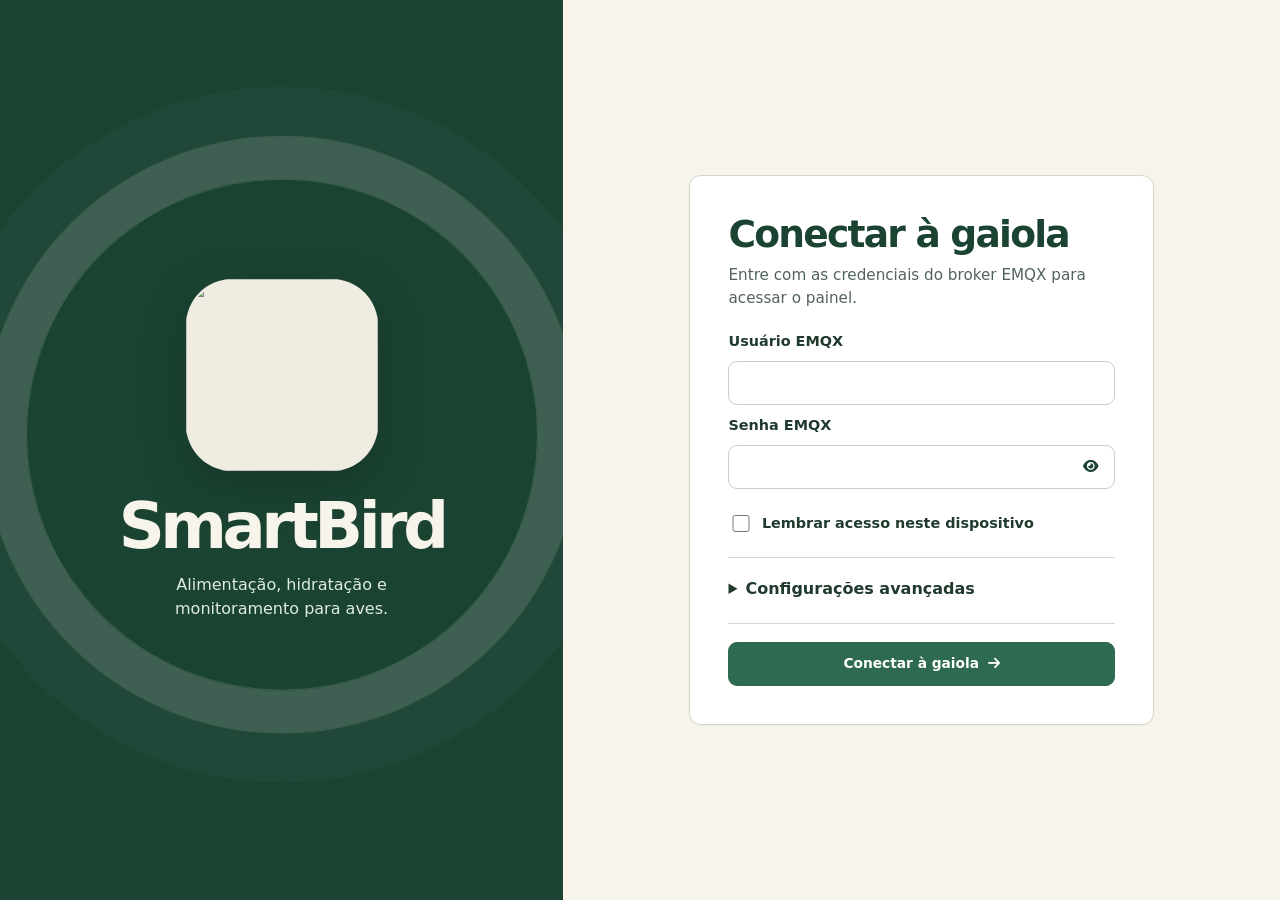
==== Sistema_Web/index.html @ befbaa49 "Merge pull request #11 from felipeduartep/sistema_web Atualizações no site e mudança na arquitetura " ====
<!doctype html>
<html lang="pt-BR" data-type="software">
<head>
  <meta charset="utf-8">
  <meta name="viewport" content="width=device-width, initial-scale=1, viewport-fit=cover">
  <meta name="theme-color" content="#1B4332">
  <meta name="description" content="Painel SmartBird para acompanhar os reservatórios, operar a gaiola e programar as rotinas de alimentação e hidratação.">
  <meta name="page-type" content="software">
  <meta name="site-kind" content="software">
  <title>SmartBird | Painel da gaiola</title>
  <link rel="icon" type="image/jpeg" href="Logo_SmartBird.jpg">
  <script src="https://cdn.tailwindcss.com"></script>
  <script>
    if (window.tailwind) {
      tailwind.config = { theme: { extend: { colors: {
        'sb-beige': '#F7F4EB', 'sb-beige-dark': '#EFECE1', 'sb-green-dark': '#1B4332',
        'sb-green': '#2D6A4F', 'sb-green-light': '#40916C', 'sb-orange': '#F77F00',
        'sb-orange-dark': '#E36414', 'sb-red': '#D62828'
      } } } };
    }
  </script>
  <link rel="stylesheet" href="https://cdnjs.cloudflare.com/ajax/libs/font-awesome/6.5.1/css/all.min.css">
  <link rel="stylesheet" href="style.css">
  <script defer src="https://cdnjs.cloudflare.com/ajax/libs/paho-mqtt/1.0.1/mqttws31.min.js"></script>
  <script defer src="app.js"></script>
</head>
<body>
  <main id="login" class="login">
    <a class="skip-link" href="#login-form">Ir para o formulário de acesso</a>
    <div class="login-brand">
      <div class="brand-emblem"><img src="Logo_SmartBird_web.jpg" alt="" width="400" height="400"></div>
      <strong>SmartBird</strong>
      <p>Alimentação, hidratação e monitoramento para aves.</p>
    </div>
    <div class="login-content">
      <form id="login-form" class="login-form" tabindex="-1">
        <div class="login-intro">
          <h1>Conectar à gaiola</h1>
          <p>Entre com as credenciais do broker EMQX para acessar o painel.</p>
        </div>
        <label for="username">Usuário EMQX</label>
        <input id="username" name="username" autocomplete="username" required>
        <label for="password">Senha EMQX</label>
        <div class="password-field">
          <input id="password" name="password" type="password" autocomplete="current-password" required>
          <button id="show-password" type="button" class="icon-button" aria-label="Mostrar senha" aria-pressed="false"><i class="fa-solid fa-eye" aria-hidden="true"></i></button>
        </div>
        <label class="check"><input name="remember" type="checkbox"> Lembrar acesso neste dispositivo</label>
        <details class="advanced">
          <summary>Configurações avançadas</summary>
          <div class="field-grid">
            <label class="wide">Host <input name="host" value="x1901c96.ala.eu-central-1.emqxsl.com" required></label>
            <label>Porta WSS <input name="port" type="number" min="1" max="65535" value="8084" required></label>
            <label>Path <input name="path" value="/mqtt" required></label>
            <label class="wide">Device ID <input name="deviceId" value="gaiola01" required></label>
          </div>
        </details>
        <p id="login-error" class="error-text" role="alert" hidden></p>
        <button id="connect" class="button primary full" type="submit"><span id="connect-label">Conectar à gaiola</span><i class="fa-solid fa-arrow-right" aria-hidden="true"></i></button>
      </form>
    </div>
  </main>

  <div id="dashboard-app" hidden>
    <header class="app-header">
      <div class="topbar wrap">
        <a class="skip-link" href="#workspace">Ir para o conteúdo</a>
        <div class="app-brand"><img src="Logo_SmartBird_web.jpg" alt="" width="38" height="38"><span>SmartBird</span></div>
        <nav id="navigation" class="app-nav" aria-label="Navegação principal">
          <button class="nav-link" type="button" data-view="dashboard" aria-current="page"><i class="fa-solid fa-table-columns" aria-hidden="true"></i><span>Dashboard</span></button>
          <button class="nav-link" type="button" data-view="schedules"><i class="fa-regular fa-calendar" aria-hidden="true"></i><span>Agendamentos</span></button>
          <button class="nav-link" type="button" data-view="settings"><i class="fa-solid fa-sliders" aria-hidden="true"></i><span>Configurações</span></button>
          <button class="nav-link" type="button" data-view="diagnostics"><i class="fa-solid fa-terminal" aria-hidden="true"></i><span>Diagnóstico</span></button>
        </nav>
        <div class="top-actions">
          <button class="icon-button header-events" type="button" data-open-events aria-label="Notificações" aria-haspopup="dialog"><i class="fa-regular fa-bell" aria-hidden="true"></i><span class="counter" data-unread aria-hidden="true" hidden></span></button>
          <button id="logout" class="button quiet" type="button"><i class="fa-solid fa-arrow-right-from-bracket" aria-hidden="true"></i> Sair</button>
        </div>
      </div>
    </header>

    <main id="workspace" class="workspace wrap" tabindex="-1">
      <div class="workspace-context">
        <p class="device-label"><i class="fa-solid fa-microchip" aria-hidden="true"></i><span>Dispositivo <strong id="active-device"></strong></span></p>
        <span id="connection-badge" class="badge neutral" role="status"></span>
      </div>
      <div class="workspace-alerts">
        <div id="reconnect-banner" class="banner warning" role="status" hidden><i class="fa-solid fa-link-slash" aria-hidden="true"></i> Reconectando ao EMQX…</div>
        <div id="simulation-banner" class="banner info" role="status" hidden><i class="fa-solid fa-flask" aria-hidden="true"></i> Simulador ativo. Comandos e leituras desta sessão são simulados.</div>
        <div id="missed-banner" class="banner warning" hidden><i class="fa-solid fa-clock-rotate-left" aria-hidden="true"></i><span id="missed-summary"></span><button id="review-missed" class="button small" type="button" aria-haspopup="dialog">Revisar pendência</button></div>
      </div>

      <section id="view-dashboard" class="view" aria-labelledby="dashboard-title">
        <div class="view-head">
          <div><h1 id="dashboard-title" tabindex="-1">Dashboard</h1><p id="last-update">Aguardando a primeira leitura do equipamento.</p></div>
          <div class="actions">
            <button id="refresh" class="button" type="button"><i class="fa-solid fa-rotate" aria-hidden="true"></i> Atualizar dados</button>
            <button id="sync" class="button primary" type="button">Sincronizar relógio (RTC)</button>
          </div>
        </div>
        <div class="system-strip surface">
          <div><span>Sistema</span><strong id="system-state" class="badge neutral" role="status">Aguardando status</strong></div>
          <div><span>Relógio</span><strong id="rtc-state" class="badge neutral" role="status">Aguardando status</strong></div>
          <div><span>Ponte</span><strong>ESP8266 · UART 9600</strong></div>
          <div><span>Controlador</span><strong>Arduino Mega 2560</strong></div>
        </div>
        <div class="view-group">
          <h2 class="group-title">Reservatórios de origem</h2>
          <div id="reservoirs" class="card-grid"></div>
        </div>
        <div class="view-group">
          <h2 class="group-title">Recipientes de consumo</h2>
          <div class="card-grid">
            <article id="food-bowl" class="surface measurement container-reading" data-category="food">
              <div class="reservoir-details">
                <span class="icon-box"><i class="fa-solid fa-scale-balanced" aria-hidden="true"></i></span>
                <div><h3>Pote de alimento</h3><span class="badge neutral" role="status">Aguardando leitura</span></div>
              </div>
              <strong class="reading-value">—</strong>
            </article>
            <article id="water-bowl" class="surface measurement container-reading" data-category="water">
              <div class="reservoir-details">
                <span class="icon-box"><i class="fa-solid fa-glass-water" aria-hidden="true"></i></span>
                <div><h3>Bebedouro</h3><span class="badge neutral" role="status">Aguardando leitura</span></div>
              </div>
              <strong class="reading-value" aria-live="polite">—</strong>
              <p class="distance">A boia pode indicar nível adequado se o cabo estiver desconectado.</p>
            </article>
          </div>
        </div>
        <div class="view-group">
          <h2 class="group-title">Ações manuais</h2>
          <div class="card-grid">
            <article class="surface operation" data-category="food">
              <div class="card-heading"><span class="icon-box"><i class="fa-solid fa-seedling" aria-hidden="true"></i></span><div><h3>Alimentação</h3><span id="feeding-state" class="badge neutral" role="status">Aguardando status</span></div></div>
              <button id="feed" class="button accent" type="button" aria-haspopup="dialog">Alimentar agora</button>
            </article>
            <article class="surface operation" data-category="water">
              <div class="card-heading"><span class="icon-box"><i class="fa-solid fa-faucet-drip" aria-hidden="true"></i></span><div><h3>Hidratação</h3><span id="watering-state" class="badge neutral" role="status">Aguardando status</span><p id="pump-status" class="actuator-status muted"></p></div></div>
              <button id="water" class="button primary" type="button" aria-haspopup="dialog">Repor água agora</button>
            </article>
          </div>
        </div>
        <div class="view-group">
          <h2 class="group-title">Manutenção</h2>
          <article class="surface operation maintenance">
            <div class="card-heading"><span class="icon-box"><i class="fa-solid fa-broom" aria-hidden="true"></i></span><div><h3>Higienização da gaiola</h3><span id="cleaning-state" class="badge neutral" role="status">Aguardando status</span></div></div>
            <button id="cleaning" class="button primary" type="button">Confirmar limpeza realizada</button>
          </article>
        </div>
      </section>

      <section id="view-schedules" class="view" aria-labelledby="schedules-title" hidden>
        <div class="view-head">
          <div><h1 id="schedules-title" tabindex="-1">Agendamentos</h1><p>Programe até quatro horários diários por módulo.</p></div>
          <button id="load-schedule" class="button" type="button"><i class="fa-solid fa-rotate" aria-hidden="true"></i> Consultar agenda</button>
        </div>
        <div id="schedule-panels" class="card-grid"></div>
        <div class="section-actions schedule-actions">
          <p id="schedule-status" class="status-line neutral" role="status"></p>
          <button id="discard-schedule" class="button" type="button" hidden>Descartar rascunho</button>
          <button id="save-schedule" class="button primary" type="button">Salvar alterações</button>
        </div>
      </section>

      <section id="view-settings" class="view" aria-labelledby="settings-title" hidden>
        <div class="view-head"><div><h1 id="settings-title" tabindex="-1">Configurações</h1><p>Ajuste a alimentação e consulte os parâmetros da hidratação.</p></div></div>
        <div id="config-panels" class="settings-grid">
          <aside class="settings-reference" aria-label="Referência do equipamento">
            <article class="surface panel config-panel" data-category="water">
              <h2 class="panel-title"><span class="icon-box"><i class="fa-solid fa-faucet-drip" aria-hidden="true"></i></span>Hidratação</h2>
              <dl class="settings-facts">
                <div><dt>Bebedouro</dt><dd>Boia com leitura de nível baixo ou adequado</dd></div>
                <div><dt>Reservatório de origem</dt><dd>Verifica a água disponível para a bomba</dd></div>
                <div><dt>Bombeamento contínuo</dt><dd>Até 15 segundos</dd></div>
              </dl>
              <p class="muted settings-note">A configuração de hidratação pela Web está pendente no protocolo.</p>
            </article>
            <details class="surface config-reference">
              <summary class="config-reference-toggle">
                <span class="panel-title"><i class="fa-solid fa-ruler-vertical" aria-hidden="true"></i> Cálculo ultrassônico</span>
                <span class="reading-chevron" aria-hidden="true"></span>
              </summary>
              <div class="config-reference-content">
                <code>alturaConteudo = distanciaReferencia − distanciaMedida</code>
                <code>percentualNivel = (alturaConteudo / alturaUtil) × 100</code>
              </div>
            </details>
          </aside>
        </div>
      </section>

      <!-- === INÍCIO DO MÓDULO DE TESTES E SIMULAÇÃO (PODE SER REMOVIDO EM PRODUÇÃO) === -->
      <section id="view-diagnostics" class="view" aria-labelledby="diagnostics-title" hidden>
        <div class="view-head"><div><h1 id="diagnostics-title" tabindex="-1">Diagnóstico</h1><p id="system-info">Aguardando identificação do equipamento.</p></div></div>
        <article class="surface panel" data-category="technical">
          <h2 class="panel-title"><span class="icon-box"><i class="fa-solid fa-flask" aria-hidden="true"></i></span>Simulador do Arduino Mega</h2>
          <label class="check switch"><input id="simulate" type="checkbox"> Ativar simulador de respostas do Arduino (para testes sem hardware)</label>
          <div id="scenarios" class="scenario-grid">
            <button class="button" type="button" data-scenario="normal">Telemetria normal dos quatro sensores</button>
            <button class="button" type="button" data-scenario="invalid">Sensor ultrassônico inválido</button>
            <button class="button" type="button" data-scenario="low">Reservatório de ração com nível baixo</button>
            <button class="button" type="button" data-scenario="source-water-low">Reservatório de água com nível baixo</button>
            <button class="button" type="button" data-scenario="food-bowl-low">Pote de alimento com nível baixo</button>
            <button class="button" type="button" data-scenario="bowl-low">Bebedouro com nível baixo</button>
            <button class="button" type="button" data-scenario="bowls-invalid">Leituras do pote e do bebedouro inválidas</button>
            <button class="button" type="button" data-scenario="cleaning">Alerta de limpeza · 48h</button>
            <button class="button" type="button" data-scenario="missed">Refeição programada perdida</button>
            <button class="button" type="button" data-scenario="pump">Falha na bomba d’água</button>
          </div>
        </article>
        <article class="surface panel" data-category="technical">
          <div class="section-actions terminal-controls">
            <h2 class="panel-title"><span class="icon-box"><i class="fa-solid fa-terminal" aria-hidden="true"></i></span>Tráfego JSON</h2>
            <button id="clear-terminal" class="button small" type="button">Limpar console</button>
            <button id="pause-terminal" class="button small" type="button" aria-pressed="false">Pausar scroll</button>
          </div>
          <div id="terminal" class="terminal" tabindex="0" aria-label="Console de tráfego MQTT"></div>
          <form id="manual-form">
            <label for="manual-json">Comando JSON manual</label>
            <p class="muted">Informe <code>action</code> e <code>data</code>. O painel gera o envelope v1.0 e um identificador único.</p>
            <textarea id="manual-json" rows="3" required spellcheck="false">{"action":"get_status","data":{}}</textarea>
            <button id="send-manual" class="button primary" type="submit">Enviar comando JSON manual</button>
          </form>
        </article>
      </section>
      <!-- === FIM DO MÓDULO DE TESTES E SIMULAÇÃO === -->

      <footer id="firmware-footer" class="workspace-footer"></footer>
    </main>
  </div>

  <div id="toasts" class="toasts" aria-label="Avisos"></div>
  <dialog id="action-dialog" class="dialog action-dialog" aria-labelledby="action-title" aria-describedby="action-description">
    <form method="dialog">
      <div class="dialog-content">
        <span class="icon-box dialog-icon" aria-hidden="true"><i id="action-icon" class="fa-solid"></i></span>
        <h2 id="action-title"></h2>
        <p id="action-description"></p>
      </div>
      <div class="dialog-actions">
        <button id="action-cancel" class="button" type="submit" value="cancel" autofocus></button>
        <button id="action-confirm" class="button primary" type="submit" value="confirm"></button>
      </div>
    </form>
  </dialog>
  <dialog id="events-dialog" class="dialog events-dialog" aria-labelledby="events-title">
    <form method="dialog" class="dialog-content events-heading">
      <span class="icon-box dialog-icon" aria-hidden="true"><i class="fa-regular fa-bell"></i></span>
      <h2 id="events-title">Notificações</h2>
      <button class="button small" type="submit" value="close" autofocus>Fechar</button>
    </form>
    <ol id="event-history" class="event-history"></ol>
  </dialog>
</body>
</html>
---- Sistema_Web/style.css ----
:root {
  color-scheme: light;
  --beige: #f7f4eb;
  --beige-dark: #efece1;
  --forest: #1b4332;
  --green: #2d6a4f;
  --orange: #f77f00;
  --red: #d62828;
  --ink: #203b2e;
  --muted: #52645a;
  --line: #d6d7c8;
  --line-active: #9cac9f;
  --paper: #fff;
  --radius: 12px;
  --gutter: clamp(1rem, 4vw, 3rem);
  --wrap: 1320px;
  --header-height: 68px;
  --mobile-nav-height: 64px;
  --card-shadow: 0 1px 2px #1b43320c;
  --motion-control: 150ms;
  --motion-panel: 200ms;
  --ease: cubic-bezier(.2, .8, .2, 1);
  font-family: "Segoe UI", system-ui, sans-serif;
  color: var(--ink);
  background: var(--beige);
}

*, *::before, *::after { box-sizing: border-box; }
[hidden] { display: none !important; }
body { margin: 0; min-width: 280px; }
body:has(dialog[open]) { overflow: hidden; }
html:has(#dashboard-app:not([hidden])) { scroll-padding-top: calc(var(--header-height) + env(safe-area-inset-top) + .5rem); scrollbar-gutter: stable; }
button, input, select, textarea { font: inherit; }
button, summary { cursor: pointer; touch-action: manipulation; }
button:disabled { cursor: default; opacity: .58; }
button:focus-visible, input:focus-visible, select:focus-visible, textarea:focus-visible, summary:focus-visible, a:focus-visible, [tabindex="0"]:focus-visible {
  outline: 2px solid var(--green);
  outline-offset: 3px;
}
h1, h2, h3, p { margin: 0; }
body h1 { font-size: clamp(2rem, 4vw, 3rem); line-height: 1.08; font-weight: 750; letter-spacing: -.047em; color: var(--forest); }
body h2 { font-size: 1.18rem; line-height: 1.25; font-weight: 750; letter-spacing: -.022em; }
body h3 { font-size: 1.04rem; line-height: 1.3; font-weight: 750; letter-spacing: -.012em; }
h1[tabindex="-1"] { width: fit-content; }
h1[tabindex="-1"]:focus-visible { outline: 2px solid var(--green); outline-offset: 4px; border-radius: 3px; }
p { line-height: 1.5; }
label { font-size: .9rem; font-weight: 650; }
input:not([type="checkbox"]), select, textarea {
  display: block;
  width: 100%;
  min-height: 44px;
  border: 1px solid #c7d0c5;
  border-radius: 9px;
  background: var(--paper);
  color: var(--ink);
  padding: .65rem .75rem;
}
textarea { resize: vertical; font-family: Consolas, monospace; }
input[aria-invalid="true"] { border-color: var(--red); }
input[type="checkbox"] { accent-color: var(--green); width: 1.1rem; height: 1.1rem; flex: none; }
.check { display: flex; align-items: center; gap: .55rem; min-height: 44px; }
.muted, .view-head p, .section-actions p:not(.status-line), .workspace-footer { color: var(--muted); }
.error-text { color: #a82121; font-size: .87rem; overflow-wrap: anywhere; }
.button, .icon-button {
  --button-fill: var(--paper);
  --button-line: #ccd4c8;
  --button-hover: #eaf2ec;
  --button-hover-line: #91a99a;
  --button-press: #dce9df;
  display: inline-flex;
  align-items: center;
  justify-content: center;
  gap: .55rem;
  min-height: 44px;
  padding: .55rem .85rem;
  border: 1px solid var(--button-line);
  border-radius: 9px;
  color: var(--forest);
  background: var(--button-fill);
  font-size: .86rem;
  font-weight: 700;
  line-height: 1.3;
  text-align: center;
  transition: background-color var(--motion-control) var(--ease), border-color var(--motion-control) var(--ease),
    box-shadow var(--motion-control) var(--ease), transform var(--motion-control) var(--ease);
}
.button.primary {
  --button-fill: var(--green);
  --button-line: var(--green);
  --button-hover: #1d573d;
  --button-hover-line: var(--button-hover);
  --button-press: #174633;
  color: #fff;
}
.button.accent {
  --button-fill: var(--orange);
  --button-line: var(--orange);
  --button-hover: #ed7400;
  --button-hover-line: var(--button-hover);
  --button-press: #dc6800;
  color: #241a0b;
}
.button.quiet, .icon-button {
  --button-fill: transparent;
  --button-line: transparent;
  --button-hover-line: transparent;
}
:is(.button, .icon-button):not(:disabled):focus-visible {
  background: var(--button-hover);
  border-color: var(--button-hover-line);
}
@media (hover: hover) and (pointer: fine) {
  :is(.button, .icon-button):not(:disabled):hover {
    background: var(--button-hover);
    border-color: var(--button-hover-line);
    box-shadow: 0 3px 8px #1b43321a;
    transform: translateY(-1px);
  }
  #connect:not(:disabled):hover .fa-arrow-right { transform: translateX(3px); }
}
:is(.button, .icon-button):not(:disabled):active {
  background: var(--button-press);
  border-color: var(--button-hover-line);
  box-shadow: none;
  transform: translateY(1px) scale(.985);
  transition-duration: 90ms;
}
#connect .fa-arrow-right { transition: transform var(--motion-control) var(--ease); }
.button.small { padding: .35rem .65rem; }
.button.full { width: 100%; }
.icon-button { min-width: 44px; padding: .35rem; }
.button:disabled, .icon-button:disabled { opacity: 1; border-color: #cdd7cf; background: #e7ebe5; color: var(--muted); }
.icon-box {
  display: grid;
  place-items: center;
  width: 44px;
  height: 44px;
  flex: none;
  border-radius: 11px;
  background: #f2f1ea;
  color: var(--category-ink, var(--green));
  font-size: 1rem;
}
:is(.badge, .status-line, .banner, .toast, .event-entry) {
  --status-ink: #344a40;
  --status-fill: #e5ebe6;
  --status-mark: #52645a;
}
:is(.badge, .status-line, .banner, .toast, .event-entry).success {
  --status-ink: #12482f;
  --status-fill: #ccebd9;
  --status-mark: #176344;
}
:is(.badge, .status-line, .banner, .toast, .event-entry).warning {
  --status-ink: #652d00;
  --status-fill: #fff0d4;
  --status-mark: #a34306;
  --badge-fill: #ffca70;
  --badge-ink: #4b2200;
}
:is(.badge, .status-line, .banner, .toast, .event-entry).danger {
  --status-ink: #8c192c;
  --status-fill: #fce6e8;
  --status-mark: #b42335;
  --badge-fill: var(--status-mark);
  --badge-ink: #fff;
}
:is(.badge, .status-line, .banner, .toast, .event-entry).info {
  --status-ink: #184666;
  --status-fill: #d5eafa;
  --status-mark: #245d85;
}
.badge {
  display: inline-flex;
  align-items: center;
  gap: .38rem;
  width: fit-content;
  max-width: 100%;
  min-width: 0;
  overflow-wrap: anywhere;
  border-radius: 6px;
  padding: .32rem .55rem;
  background: var(--badge-fill, var(--status-fill));
  color: var(--badge-ink, var(--status-ink));
  font-size: .79rem;
  font-weight: 750;
  line-height: 1.35;
  transition: background-color var(--motion-control) var(--ease), color var(--motion-control) var(--ease);
}
.badge:empty { display: none; }
.status-icon { flex: none; color: var(--status-mark); }
.badge > .status-icon { font-size: .95em; animation: show-status var(--motion-control) var(--ease); }
.badge:is(.warning, .danger) > .status-icon { color: currentColor; }
.status-line { display: flex; align-items: baseline; gap: .5rem; color: var(--status-ink); font-size: .9rem; }
.status-line > .status-icon { animation: show-status var(--motion-control) var(--ease); }
@keyframes show-status { from { opacity: .45; } }

.skip-link {
  position: absolute;
  z-index: 7;
  top: calc(.75rem + env(safe-area-inset-top));
  left: max(1rem, env(safe-area-inset-left));
  padding: .75rem 1rem;
  border-radius: 9px;
  color: var(--forest);
  background: var(--paper);
  font-weight: 700;
  transform: translateY(calc(-100% - 1rem - env(safe-area-inset-top)));
}
.skip-link:focus { transform: none; }
.login { display: grid; grid-template-columns: minmax(300px, 44%) 1fr; min-height: 100svh; }
.login-brand {
  position: relative;
  isolation: isolate;
  overflow: hidden;
  display: grid;
  align-content: center;
  justify-items: center;
  gap: .9rem;
  padding: clamp(2rem, 6vw, 5rem);
  color: var(--beige);
  text-align: center;
  background: var(--forest);
}
.login-brand::before {
  content: "";
  position: absolute;
  z-index: -1;
  inset: 50% auto auto 50%;
  width: clamp(335px, 40vw, 620px);
  aspect-ratio: 1;
  transform: translate(-50%, -53%);
  border: 1px solid #f7f4eb26;
  border-radius: 50%;
  box-shadow: 0 0 0 42px #f7f4eb08, 0 0 0 43px #f7f4eb1c, 0 0 0 92px #f7f4eb06;
}
.brand-emblem { width: clamp(125px, 15vw, 200px); aspect-ratio: 1; border-radius: 24%; overflow: hidden; background: var(--beige-dark); box-shadow: 0 14px 40px #10291c60; margin-bottom: .55rem; }
.brand-emblem img, .app-brand img { display: block; width: 100%; height: 100%; object-fit: cover; }
.login-brand strong { line-height: 1; font-size: clamp(2.5rem, 5vw, 4.5rem); letter-spacing: -.07em; }
.login-brand p { max-width: 30ch; color: #deecdc; }
.login-content { display: grid; place-items: center; padding: clamp(1rem, 5vw, 4rem); }
.login-form { display: grid; gap: .75rem; width: min(100%, 465px); background: var(--paper); border: 1px solid var(--line); border-radius: var(--radius); padding: clamp(1.25rem, 4vw, 2.4rem); box-shadow: var(--card-shadow); animation: enter var(--motion-panel) var(--ease) both; }
.login-intro { display: grid; gap: .55rem; margin-bottom: .75rem; }
.login-intro h1 { font-size: clamp(1.85rem, 3vw, 2.35rem); }
.login-intro p { color: var(--muted); font-size: .95rem; }
.password-field { position: relative; }
.password-field input { padding-right: 52px; }
.password-field button { position: absolute; top: 50%; right: 2px; translate: 0 -50%; }
.advanced { border-block: 1px solid var(--line); padding: .65rem 0; margin-bottom: .35rem; }
.advanced summary { font-weight: 650; padding: .65rem 0; min-height: 44px; }
.advanced[open] .field-grid { margin-top: .75rem; animation: show-status var(--motion-panel) var(--ease); }
.field-grid { display: grid; gap: .85rem; grid-template-columns: repeat(2, minmax(0, 1fr)); }
.field-grid > label { display: grid; grid-template-rows: 1fr auto; }
.field-grid input { margin-top: .3rem; }
.wide { grid-column: 1 / -1; }

.wrap { width: min(100%, var(--wrap)); margin-inline: auto; padding-inline: max(var(--gutter), env(safe-area-inset-left), env(safe-area-inset-right)); }
.app-header {
  position: sticky;
  top: 0;
  z-index: 5;
  padding-top: env(safe-area-inset-top);
  background: var(--forest);
  color: var(--beige);
  border-bottom: 1px solid #102d21;
}
.topbar { display: grid; grid-template-columns: 1fr auto 1fr; min-height: var(--header-height); align-items: center; gap: 1rem; }
.app-brand { display: flex; align-items: center; gap: .65rem; width: max-content; font-size: 1.3rem; line-height: 1.2; font-weight: 750; letter-spacing: -.04em; }
.app-brand img { width: 38px; height: 38px; flex: none; border-radius: 9px; background: var(--beige-dark); }
.app-nav { display: flex; align-items: stretch; gap: .25rem; align-self: stretch; }
.nav-link {
  position: relative;
  display: inline-flex;
  align-items: center;
  justify-content: center;
  gap: .5rem;
  min-height: 44px;
  margin-block: .6rem;
  border: 0;
  border-radius: 9px;
  background: transparent;
  color: #deecdc;
  padding: .5rem .85rem;
  font-size: .88rem;
  font-weight: 650;
  line-height: 1.2;
  white-space: nowrap;
  transition: background-color var(--motion-control) var(--ease), color var(--motion-control) var(--ease);
}
.nav-link i { min-width: 1em; text-align: center; }
.nav-link[aria-current] { background: #ffffff20; color: #fff; }
.nav-link[aria-current]::after { content: ""; position: absolute; bottom: 0; left: 50%; width: 24px; height: 3px; border-radius: 3px 3px 0 0; background: var(--orange); transform: translateX(-50%); }
.app-header button:focus-visible { outline-color: var(--orange); }
.top-actions { justify-self: end; display: flex; align-items: center; gap: .45rem; }
.top-actions :is(.button, .icon-button) {
  --button-hover: #ffffff29;
  --button-press: #ffffff40;
  color: var(--beige);
}
.top-actions .button { --button-line: #ffffff42; --button-hover-line: #ffffff70; }
.header-events { position: relative; font-size: 1.05rem; }
.counter { position: absolute; top: 0; right: 0; min-width: 1.15rem; padding: .12rem .22rem; border-radius: 999px; background: var(--orange); color: #231b0e; font-size: .66rem; line-height: 1.15; font-variant-numeric: tabular-nums; text-align: center; }
@media (hover: hover) and (pointer: fine) {
  .app-header .nav-link:hover { background: #ffffff29; color: #fff; }
}
.app-header .nav-link:active { background: #ffffff40; }
.workspace { padding-block: clamp(1.4rem, 3vw, 2.25rem) 2rem; }
.workspace-context { display: flex; align-items: center; flex-wrap: wrap; justify-content: space-between; gap: .5rem 1rem; padding-bottom: .8rem; margin-bottom: 1.25rem; border-bottom: 1px solid var(--line); }
.device-label { display: flex; align-items: baseline; gap: .55rem; color: var(--muted); font-size: .84rem; overflow-wrap: anywhere; }
.device-label i, .device-label strong { color: var(--forest); }
.device-label strong { margin-inline-start: .25rem; }
.workspace-alerts { display: grid; gap: .5rem; }
.workspace-alerts:has(.banner:not([hidden])) { margin-bottom: 1.25rem; }
.banner { display: grid; grid-template-columns: auto minmax(0, 1fr); align-items: center; gap: .5rem .7rem; padding: .72rem .9rem; border: 1px solid var(--line); border-radius: 9px; color: var(--status-ink); background: var(--status-fill); font-size: .88rem; line-height: 1.4; font-weight: 650; }
.banner > i { align-self: start; margin-top: .17em; color: var(--status-mark); }
#missed-banner { grid-template-columns: auto minmax(0, 1fr) auto; }
.banner .button { margin-inline-start: auto; }
.view { display: grid; gap: clamp(1.15rem, 2.3vw, 1.75rem); }
.view-head { display: flex; flex-wrap: wrap; align-items: flex-end; justify-content: space-between; gap: 1rem; }
.view-head p { margin-top: .48rem; font-size: .95rem; }
.view-group { display: grid; gap: .75rem; }
.group-title { color: var(--forest); display: flex; align-items: center; gap: .9rem; }
.group-title::after { content: ""; flex: 1; height: 1px; background: var(--line); }
.actions, .section-actions { display: flex; flex-wrap: wrap; align-items: center; gap: .55rem; }
.section-actions { justify-content: flex-end; }
.section-actions p, .section-actions h2 { margin-right: auto; }
.surface { border: 1px solid var(--line); border-radius: var(--radius); background: var(--paper); box-shadow: var(--card-shadow); }
.surface[data-category="food"] { --category-ink: #80511e; }
.surface[data-category="water"] { --category-ink: #245773; }
.system-strip { display: grid; grid-template-columns: repeat(4, minmax(0, 1fr)); padding: .3rem; background: var(--beige-dark); box-shadow: none; }
.system-strip > div { display: grid; gap: .38rem; align-content: start; padding: .8rem clamp(.7rem, 2vw, 1.2rem); }
.system-strip > div + div { border-inline-start: 1px solid var(--line); }
.system-strip > div > span { color: var(--muted); font-size: .78rem; font-weight: 700; }
.system-strip strong:not(.badge) { font-size: .88rem; padding-block: .2rem; }
.card-grid { display: grid; grid-template-columns: repeat(2, minmax(0, 1fr)); gap: clamp(.75rem, 2vw, 1.15rem); }
.card-grid > * { min-width: 0; }
.card-heading { display: flex; align-items: center; gap: .7rem; }
.card-heading h3 { margin-bottom: .25rem; }
.measurement {
  --meter-fill: #f4f4ee;
  --meter-ink: var(--ink);
  --meter-mark: var(--category-ink);
  display: grid;
  grid-template-columns: minmax(0, 1fr) auto;
  align-items: center;
  gap: clamp(.6rem, 2vw, 1.25rem);
  padding: clamp(1rem, 2.8vw, 1.65rem);
}
.measurement:has(.badge.neutral) { --meter-ink: var(--muted); --meter-mark: #77857b; }
.measurement:has(.badge.warning) { --meter-fill: #fff1d7; --meter-ink: #753300; --meter-mark: #b54a08; }
.measurement:has(.badge.danger) { --meter-fill: #fce6e8; --meter-ink: #8c192c; --meter-mark: #b42335; }
#reservoirs { align-items: start; }
.reservoir {
  position: relative;
  row-gap: .75rem;
  transition: border-color 180ms var(--ease), box-shadow 180ms var(--ease), transform 180ms var(--ease);
}
.reservoir:focus-within, .reservoir:has(details[open]) { border-color: var(--line-active); }
.reservoir-details { display: grid; align-self: start; justify-items: start; gap: .65rem; }
.reservoir .reservoir-details { align-self: center; }
.reservoir-details h3 { font-size: clamp(1.03rem, 1.6vw, 1.24rem); margin-bottom: .38rem; }
.gauge {
  display: grid;
  place-items: center;
  width: clamp(94px, 13vw, 150px);
  aspect-ratio: 1;
  border-radius: 50%;
  background: var(--meter-fill);
  color: var(--meter-ink);
  transition: background-color var(--motion-panel) var(--ease), color var(--motion-panel) var(--ease), transform 180ms var(--ease);
}
.gauge > * { grid-area: 1 / 1; }
.gauge svg { width: 94%; transform: rotate(-90deg); }
.gauge circle { fill: none; stroke-width: 9; }
.gauge .track { stroke: color-mix(in srgb, var(--meter-mark) 24%, var(--meter-fill)); }
.measurement:has(.badge.danger) .gauge .track { stroke: var(--meter-mark); stroke-width: 4; stroke-dasharray: 5 6; }
.gauge .level { stroke: var(--meter-mark); stroke-linecap: round; transition: stroke var(--motion-panel) var(--ease), stroke-dasharray var(--motion-panel) var(--ease); }
.gauge strong { font-size: clamp(1.35rem, 3vw, 2rem); font-variant-numeric: tabular-nums; letter-spacing: -.05em; }
.reading-disclosure { grid-column: 1 / -1; border-top: 1px solid var(--line); }
.reading-toggle {
  display: flex;
  justify-content: space-between;
  align-items: center;
  gap: .6rem;
  min-height: 44px;
  color: var(--muted);
  font-size: .83rem;
  font-weight: 650;
  list-style: none;
  transition: color var(--motion-control) var(--ease);
}
.reading-toggle::-webkit-details-marker { display: none; }
.reading-toggle::after { content: ""; position: absolute; z-index: 1; inset: 0; border-radius: var(--radius); }
.reading-toggle:focus-visible { outline: none; color: var(--forest); }
.reading-toggle:focus-visible::after { outline: 2px solid var(--green); outline-offset: 3px; }
.reading-chevron {
  width: .55rem;
  height: .55rem;
  margin-inline-end: .2rem;
  border-inline-end: 2px solid currentColor;
  border-block-end: 2px solid currentColor;
  transform: rotate(45deg);
  transition: transform var(--motion-control) var(--ease), translate var(--motion-control) var(--ease);
}
.reading-disclosure[open] .reading-chevron { transform: rotate(225deg); }
.reading-details {
  position: relative;
  z-index: 2;
  display: grid;
  grid-template-columns: repeat(2, minmax(0, 1fr));
  gap: .65rem;
  margin: 0;
  padding-block: .15rem .35rem;
  animation: reading-details-in var(--motion-panel) var(--ease);
}
.reading-details dt { color: var(--muted); font-size: .77rem; }
.reading-details dd { margin: .25rem 0 0; font-size: .9rem; font-weight: 700; font-variant-numeric: tabular-nums; }
@keyframes reading-details-in { from { opacity: .45; transform: translateY(3px); } }
@media (hover: hover) and (pointer: fine) {
  .reservoir:has(.reading-toggle:hover) {
    border-color: var(--line-active);
    box-shadow: 0 5px 18px #1b433215;
    transform: translateY(-2px);
  }
  .reservoir:has(.reading-toggle:hover) .gauge { transform: scale(1.035); }
  .reading-toggle:hover { color: var(--forest); }
  .reading-toggle:hover .reading-chevron { translate: 0 2px; }
}
.measurement .distance { color: var(--muted); font-size: .82rem; }
.container-reading { grid-template-columns: minmax(0, 1fr) clamp(6.25rem, 11vw, 9rem); align-content: start; }
.container-reading .reading-value { padding: .45rem .35rem; border-radius: 8px; color: var(--meter-ink); background: var(--meter-fill); font-size: clamp(1.05rem, 2vw, 1.55rem); font-variant-numeric: tabular-nums; text-align: center; overflow-wrap: anywhere; }
.container-reading .distance { grid-column: 1 / -1; }
.actuator-status { margin-top: .35rem; font-size: .8rem; }
.operation { display: flex; flex-wrap: wrap; gap: .85rem; align-items: center; justify-content: space-between; padding: clamp(1rem, 2vw, 1.25rem); }
:is(.operation, .schedule-panel, .config-panel) { transition: border-color var(--motion-control) var(--ease); }
:is(.operation, .schedule-panel, .config-panel):has(button:focus-visible) { border-color: var(--line-active); }
@media (hover: hover) and (pointer: fine) {
  :is(.operation, .schedule-panel, .config-panel):has(button:enabled:hover) { border-color: var(--line-active); }
}
.maintenance { background: var(--beige-dark); box-shadow: none; }
.panel { padding: clamp(1rem, 2.5vw, 1.45rem); display: grid; gap: 1rem; align-content: start; }
.panel h2 { color: var(--forest); }
.panel-title { display: flex; align-items: center; gap: .75rem; }
.config-panel .panel-title { padding-bottom: .85rem; border-bottom: 1px solid var(--line); }
.schedule-panel { grid-template-rows: auto auto 1fr auto; --schedule-mark: #687567; }
.schedule-panel:has(.schedule-switch input:checked) { --schedule-mark: var(--category-ink); }
.schedule-heading {
  display: flex;
  flex-wrap: wrap;
  justify-content: space-between;
  align-items: center;
  gap: .65rem 1rem;
}
.schedule-count { margin-top: .2rem; font-size: .82rem; }
.schedule-switch {
  padding-inline: .65rem;
  border-radius: 8px;
  background: #f3f3ed;
  color: var(--muted);
  font-size: .81rem;
  transition: background-color var(--motion-control) var(--ease), color var(--motion-control) var(--ease);
}
.schedule-switch:has(input:checked) { background: #e5f1e9; color: var(--forest); }
.schedule-timeline {
  display: grid;
  gap: .5rem;
  padding: .75rem .75rem .55rem;
  background: #f5f5ee;
  border-radius: 8px;
}
.schedule-track {
  position: relative;
  height: .8rem;
  margin-inline: .6rem;
  background: linear-gradient(var(--line), var(--line)) center / 100% 2px no-repeat;
}
.schedule-mark {
  position: absolute;
  inset-block: 0;
  inset-inline-start: var(--slot-position);
  width: 3px;
  border-radius: 2px;
  background: var(--schedule-mark);
  transform: translateX(-50%);
}
.schedule-ticks {
  display: flex;
  justify-content: space-between;
  gap: .25rem;
  color: var(--muted);
  font-size: .75rem;
  font-variant-numeric: tabular-nums;
}
.schedule-empty { padding: .35rem 0; font-size: .87rem; }
.schedule-actions { padding: .8rem; background: var(--beige-dark); border: 1px solid var(--line); border-radius: var(--radius); }
.schedule-actions .status-line { flex: 1 1 15rem; }
.settings-grid {
  display: grid;
  grid-template-columns: minmax(0, 1.65fr) minmax(0, 1fr);
  align-items: start;
  gap: clamp(.8rem, 2vw, 1.15rem);
}
.settings-reference { display: grid; gap: clamp(.8rem, 2vw, 1.15rem); }
.config-fields { display: grid; gap: 1.2rem; }
.config-group { min-inline-size: 0; margin: 0; padding: 0 0 1.1rem; border: 0; border-bottom: 1px solid var(--line); }
.config-group:last-child { padding-bottom: 0; border-bottom: 0; }
.config-group legend { margin-bottom: .7rem; padding: 0; color: var(--forest); font-weight: 750; }
.config-field { min-width: 0; }
.config-field label { display: block; }
.config-field .error-text { margin-top: .35rem; line-height: 1.35; }
.config-actions {
  display: flex;
  flex-wrap: wrap;
  align-items: center;
  justify-content: flex-end;
  gap: .65rem 1rem;
  padding-top: .9rem;
  border-top: 1px solid var(--line);
}
.config-actions .status-line { flex: 1 1 13rem; font-size: .84rem; }
.settings-facts { display: grid; gap: 0; margin: 0; }
.settings-facts > div { padding-block: .65rem; border-bottom: 1px solid var(--line); }
.settings-facts > div:first-child { padding-top: 0; }
.settings-facts dt { margin-bottom: .2rem; color: var(--muted); font-size: .8rem; }
.settings-facts dd { margin: 0; font-size: .9rem; font-weight: 650; line-height: 1.4; }
.settings-note { font-size: .85rem; }
.config-reference { background: var(--beige-dark); box-shadow: none; padding-inline: 1rem; }
.config-reference-toggle {
  display: flex;
  align-items: center;
  justify-content: space-between;
  gap: .6rem;
  min-height: 48px;
  list-style: none;
  color: var(--forest);
  font-size: .9rem;
  font-weight: 700;
}
.config-reference-toggle::-webkit-details-marker { display: none; }
.config-reference[open] .reading-chevron { transform: rotate(225deg); }
.config-reference-content { display: grid; gap: .55rem; padding: .65rem 0 .9rem; border-top: 1px solid var(--line); animation: reading-details-in var(--motion-panel) var(--ease); }
.config-reference-content code { overflow-wrap: anywhere; font-size: .82rem; }
.switch:has(input:enabled) { cursor: pointer; }
.switch input { width: 2.45rem; height: 1.35rem; appearance: none; border-radius: 99px; border: 1px solid #a9b6a9; background: #e3e9df; cursor: pointer; margin: 0; transition: background-color var(--motion-control) var(--ease), border-color var(--motion-control) var(--ease); }
.switch input::before { content: ""; display: block; width: .95rem; height: .95rem; margin: .13rem; border-radius: 50%; background: white; box-shadow: 0 1px 4px #0004; transition: transform var(--motion-control) var(--ease); }
.switch input:checked { background: var(--green); border-color: var(--green); }
.switch input:checked::before { transform: translateX(1.06rem); }
.switch input:disabled { opacity: .55; cursor: default; }
.time-list { display: grid; padding: 0; margin: 0; list-style: none; }
.time-list li { display: flex; justify-content: space-between; align-items: center; gap: .4rem; min-height: 44px; border-bottom: 1px solid var(--line); }
.time-list li:first-child { border-top: 1px solid var(--line); }
.time-list time { padding-inline: .2rem; color: var(--forest); font-size: 1.03rem; font-weight: 750; font-variant-numeric: tabular-nums; }
.time-list .icon-button:focus-visible { color: var(--red); }
@media (hover: hover) and (pointer: fine) {
  .schedule-switch:has(input:enabled):hover { background: #e3ebe3; }
  .time-list .icon-button:not(:disabled):hover { background: #fce6e8; color: #8c192c; }
  .config-reference-toggle:hover { color: var(--green); }
}
.time-edit { display: grid; grid-template-columns: repeat(2, minmax(0, 1fr)); gap: .5rem; align-items: end; }
.time-edit select { margin-top: .25rem; }
.time-edit button { grid-column: 1 / -1; justify-self: start; }
.scenario-grid { display: grid; grid-template-columns: repeat(3, minmax(0, 1fr)); gap: .5rem; }
.scenario-grid > .button { --button-fill: var(--beige); justify-content: flex-start; min-height: 52px; padding: .65rem .8rem; text-align: start; }
.button[aria-pressed="true"] { --button-fill: #e4eee7; --button-line: var(--green); }
.terminal { height: 265px; overflow: auto; border-radius: 10px; padding: .85rem; background: #132720; color: #dfede4; font: .78rem/1.55 Consolas, monospace; overflow-wrap: anywhere; }
.terminal-entry { padding-bottom: .55rem; }
.terminal-entry strong { color: #f7bc75; }
.terminal-entry.rx strong { color: #91dfb4; }
.terminal-entry code { display: block; white-space: pre-wrap; }
#manual-form { display: grid; justify-items: start; gap: .55rem; }
.workspace-footer { margin-top: 1.75rem; padding-top: 1rem; border-top: 1px solid var(--line); font-size: .8rem; }

.dialog {
  --dialog-padding: clamp(1.15rem, 4vw, 1.65rem);
  --dialog-offset: .6rem;
  position: fixed;
  inset: 0;
  margin: auto;
  width: min(100% - 2rem, 520px);
  max-width: 100%;
  max-height: calc(100% - 2rem - env(safe-area-inset-top) - env(safe-area-inset-bottom));
  padding: 0;
  overflow: auto;
  overscroll-behavior: contain;
  border: 1px solid var(--line);
  border-radius: var(--radius);
  color: var(--ink);
  background: var(--paper);
  box-shadow: 0 20px 64px #10291c50;
}
.dialog[open] { animation: enter var(--motion-panel) var(--ease) both; }
.dialog::backdrop { background: #142d22b2; }
@keyframes enter { from { opacity: 0; transform: translateY(var(--dialog-offset, .5rem)); } }
.dialog-content { padding: var(--dialog-padding); }
.action-dialog .dialog-icon { margin-bottom: 1rem; }
.dialog-icon { width: 48px; height: 48px; font-size: 1.2rem; }
.action-dialog:is([data-kind="feed_manual"], [data-kind="missed"]) .dialog-icon { background: #fff0db; color: #9c500b; }
.action-dialog[data-kind="water_manual"] .dialog-icon { background: #e5f1f4; color: #246179; }
.dialog h2 { font-size: clamp(1.3rem, 4vw, 1.55rem); color: var(--forest); }
.dialog-content p { color: var(--muted); margin-top: .65rem; }
.dialog-actions { display: flex; flex-wrap: wrap; justify-content: flex-end; gap: .65rem; padding: 1rem var(--dialog-padding); border-top: 1px solid var(--line); background: var(--beige); }
.dialog-actions .button { min-width: 100px; }
.action-dialog[data-kind="missed"] .dialog-actions { display: grid; justify-content: stretch; }
.events-heading { display: flex; align-items: center; gap: .75rem; border-bottom: 1px solid var(--line); }
.events-heading .button { margin-inline-start: auto; }
.event-history { list-style: none; margin: 0; padding: 0 var(--dialog-padding); }
.event-history li { padding: 1rem 0; line-height: 1.5; overflow-wrap: anywhere; }
.event-history li + li { border-top: 1px solid var(--line); }
.event-history time { display: block; margin-top: .25rem; color: var(--muted); font-size: .8rem; }
.event-entry { display: grid; grid-template-columns: auto minmax(0, 1fr); align-items: start; gap: .65rem; }
.event-entry > .status-icon { display: grid; place-items: center; width: 2rem; height: 2rem; border-radius: 8px; background: var(--status-fill); }
.event-actions { display: flex; align-items: center; flex-wrap: wrap; gap: .5rem; margin-top: .45rem; }
.toasts { position: fixed; z-index: 9; top: .8rem; right: .8rem; width: min(360px, calc(100% - 1.6rem)); display: grid; gap: .5rem; max-height: calc(100dvh - 2rem); overflow: auto; pointer-events: none; }
#dashboard-app:not([hidden]) ~ .toasts { top: calc(var(--header-height) + env(safe-area-inset-top) + .75rem); max-height: calc(100dvh - var(--header-height) - 2rem - env(safe-area-inset-top)); }
.toast { pointer-events: auto; display: grid; grid-template-columns: 1fr auto; align-items: start; gap: .45rem; border: 1px solid var(--line); background: var(--paper); border-radius: 10px; padding: .55rem .5rem .55rem .8rem; box-shadow: 0 4px 20px #15261923; font-size: .88rem; overflow-wrap: anywhere; animation: show-status var(--motion-panel) var(--ease); }
.toast-title { display: flex; align-items: center; gap: .45rem; color: var(--status-ink); }
.toast-title > .status-icon { display: grid; place-items: center; width: 1.6rem; height: 1.6rem; border-radius: 5px; background: var(--badge-fill, var(--status-fill)); color: var(--badge-ink, var(--status-mark)); font-size: .78rem; }
.toast p { padding-top: .25rem; }
.toast .button { margin-top: .4rem; }

@media (max-width: 920px) {
  :root { --header-height: 112px; }
  .topbar { grid-template-columns: 1fr auto; grid-template-rows: 58px 1fr; gap: 0; }
  .app-nav { grid-column: 1 / -1; grid-row: 2; justify-content: center; }
  .nav-link { margin-block: 0 .5rem; }
  .card-grid > .operation { display: grid; grid-template-columns: minmax(0, 1fr); grid-template-rows: 1fr auto; align-items: start; }
  .card-grid > .operation .button { width: 100%; }
  .scenario-grid { grid-template-columns: repeat(2, minmax(0, 1fr)); }
  .settings-grid { grid-template-columns: 1fr; }
}
@media (max-width: 760px) {
  :root { --header-height: 56px; }
  html:has(#dashboard-app:not([hidden])) { scroll-padding-bottom: calc(var(--mobile-nav-height) + env(safe-area-inset-bottom) + .5rem); }
  .login { grid-template-columns: 1fr; align-content: start; }
  .login-brand { padding: calc(1.5rem + env(safe-area-inset-top)) 1rem 1.5rem; gap: .55rem; }
  .login-brand::before { transform: translate(-50%, -67%); }
  .brand-emblem { width: 82px; }
  .login-brand p { max-width: unset; font-size: .83rem; }
  .login-content { padding-bottom: max(1rem, env(safe-area-inset-bottom)); }
  .topbar { grid-template-rows: auto; }
  .app-brand { font-size: 1.2rem; }
  .app-brand img { width: 34px; height: 34px; }
  .app-nav {
    position: fixed;
    inset: auto 0 0;
    display: grid;
    grid-template-columns: repeat(4, minmax(0, 1fr));
    gap: .15rem;
    min-height: calc(var(--mobile-nav-height) + env(safe-area-inset-bottom));
    padding: .35rem max(.4rem, env(safe-area-inset-right)) calc(.35rem + env(safe-area-inset-bottom)) max(.4rem, env(safe-area-inset-left));
    border-top: 1px solid #ffffff35;
    background: var(--forest);
    box-shadow: 0 -3px 12px #10291c16;
  }
  .nav-link { flex-direction: column; gap: .35rem; margin: 0; padding: .4rem 0; font-size: clamp(.66rem, 2.85vw, .82rem); }
  .nav-link i { font-size: 1rem; }
  .nav-link[aria-current]::after { inset: 0 auto auto 50%; border-radius: 0 0 3px 3px; }
  .workspace { padding-bottom: calc(var(--mobile-nav-height) + 1.5rem + env(safe-area-inset-bottom)); }
  .workspace-context { margin-bottom: 1rem; }
  .system-strip { grid-template-columns: repeat(2, minmax(0, 1fr)); }
  .system-strip > div:nth-child(odd) { border-inline-start: 0; }
  .system-strip > div:nth-child(n + 3) { border-top: 1px solid var(--line); }
  .card-grid { grid-template-columns: 1fr; }
  .operation .button { width: 100%; }
  .gauge { width: clamp(94px, 26vw, 150px); }
  #dashboard-app:not([hidden]) ~ .toasts { max-height: calc(100dvh - var(--header-height) - var(--mobile-nav-height) - 2rem - env(safe-area-inset-top) - env(safe-area-inset-bottom)); }
}
@media (max-width: 500px) {
  .view-head .actions { display: grid; grid-template-columns: repeat(2, minmax(0, 1fr)); align-items: stretch; width: 100%; }
  #load-schedule, .config-actions > .button { width: 100%; }
  #missed-banner { grid-template-columns: auto minmax(0, 1fr); }
  #missed-banner .button { grid-column: 2; }
  .schedule-actions p { flex-basis: 100%; }
  .schedule-actions > button { flex: 1 1 auto; }
  .dialog {
    --dialog-offset: 1rem;
    inset: auto 0 0;
    margin: 0;
    width: 100%;
    max-height: min(90dvh, calc(100% - 1rem - env(safe-area-inset-top)));
    border-radius: var(--radius) var(--radius) 0 0;
    border-bottom: 0;
    padding-bottom: env(safe-area-inset-bottom);
  }
  .dialog-actions { display: grid; justify-content: stretch; }
}
@media (max-width: 390px) {
  .field-grid, .scenario-grid { grid-template-columns: 1fr; }
  .events-heading .dialog-icon { display: none; }
}
@media (prefers-reduced-motion: reduce) {
  *, *::before, *::after { animation: none !important; transition-duration: 0s !important; }
  .button:not(:disabled):is(:hover, :active), .icon-button:not(:disabled):is(:hover, :active),
  .reservoir:has(.reading-toggle:hover), .reservoir:has(.reading-toggle:hover) .gauge { transform: none !important; }
  .reading-toggle:hover .reading-chevron { translate: none; }
  #connect:not(:disabled):hover .fa-arrow-right { transform: none; }
}
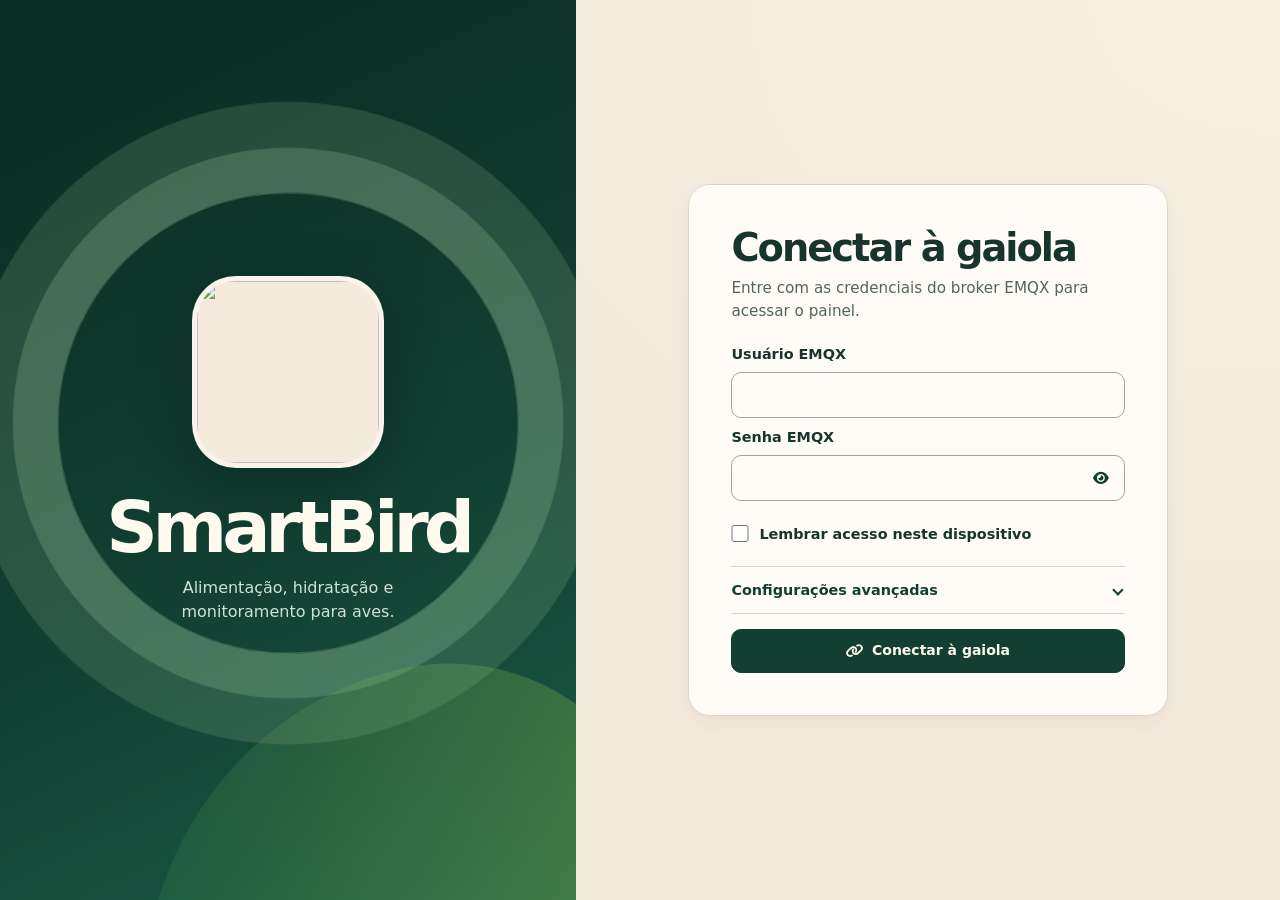
==== commit 86d61fbe: "Redesign do sistema web" ====
--- a/Sistema_Web/index.html
+++ b/Sistema_Web/index.html
@@ -3,22 +3,12 @@
 <head>
   <meta charset="utf-8">
   <meta name="viewport" content="width=device-width, initial-scale=1, viewport-fit=cover">
-  <meta name="theme-color" content="#1B4332">
+  <meta name="theme-color" content="#123F32">
   <meta name="description" content="Painel SmartBird para acompanhar os reservatórios, operar a gaiola e programar as rotinas de alimentação e hidratação.">
   <meta name="page-type" content="software">
   <meta name="site-kind" content="software">
   <title>SmartBird | Painel da gaiola</title>
   <link rel="icon" type="image/jpeg" href="Logo_SmartBird.jpg">
-  <script src="https://cdn.tailwindcss.com"></script>
-  <script>
-    if (window.tailwind) {
-      tailwind.config = { theme: { extend: { colors: {
-        'sb-beige': '#F7F4EB', 'sb-beige-dark': '#EFECE1', 'sb-green-dark': '#1B4332',
-        'sb-green': '#2D6A4F', 'sb-green-light': '#40916C', 'sb-orange': '#F77F00',
-        'sb-orange-dark': '#E36414', 'sb-red': '#D62828'
-      } } } };
-    }
-  </script>
   <link rel="stylesheet" href="https://cdnjs.cloudflare.com/ajax/libs/font-awesome/6.5.1/css/all.min.css">
   <link rel="stylesheet" href="style.css">
   <script defer src="https://cdnjs.cloudflare.com/ajax/libs/paho-mqtt/1.0.1/mqttws31.min.js"></script>
@@ -56,30 +46,30 @@
           </div>
         </details>
         <p id="login-error" class="error-text" role="alert" hidden></p>
-        <button id="connect" class="button primary full" type="submit"><span id="connect-label">Conectar à gaiola</span><i class="fa-solid fa-arrow-right" aria-hidden="true"></i></button>
+        <button id="connect" class="button primary full" type="submit"><i class="fa-solid fa-link" aria-hidden="true"></i><span id="connect-label">Conectar à gaiola</span></button>
       </form>
     </div>
   </main>
 
   <div id="dashboard-app" hidden>
     <header class="app-header">
-      <div class="topbar wrap">
+      <div class="topbar">
         <a class="skip-link" href="#workspace">Ir para o conteúdo</a>
         <div class="app-brand"><img src="Logo_SmartBird_web.jpg" alt="" width="38" height="38"><span>SmartBird</span></div>
         <nav id="navigation" class="app-nav" aria-label="Navegação principal">
-          <button class="nav-link" type="button" data-view="dashboard" aria-current="page"><i class="fa-solid fa-table-columns" aria-hidden="true"></i><span>Dashboard</span></button>
-          <button class="nav-link" type="button" data-view="schedules"><i class="fa-regular fa-calendar" aria-hidden="true"></i><span>Agendamentos</span></button>
+          <button class="nav-link" type="button" data-view="dashboard" aria-current="page"><i class="fa-solid fa-house" aria-hidden="true"></i><span>Dashboard</span></button>
+          <button class="nav-link" type="button" data-view="schedules"><i class="fa-solid fa-calendar-days" aria-hidden="true"></i><span>Agendamentos</span></button>
           <button class="nav-link" type="button" data-view="settings"><i class="fa-solid fa-sliders" aria-hidden="true"></i><span>Configurações</span></button>
           <button class="nav-link" type="button" data-view="diagnostics"><i class="fa-solid fa-terminal" aria-hidden="true"></i><span>Diagnóstico</span></button>
         </nav>
         <div class="top-actions">
-          <button class="icon-button header-events" type="button" data-open-events aria-label="Notificações" aria-haspopup="dialog"><i class="fa-regular fa-bell" aria-hidden="true"></i><span class="counter" data-unread aria-hidden="true" hidden></span></button>
-          <button id="logout" class="button quiet" type="button"><i class="fa-solid fa-arrow-right-from-bracket" aria-hidden="true"></i> Sair</button>
+          <button class="button quiet header-events" type="button" data-open-events aria-label="Notificações" aria-haspopup="dialog"><i class="fa-solid fa-bell" aria-hidden="true"></i><span class="header-action-label">Notificações</span><span class="counter" data-unread aria-hidden="true" hidden></span></button>
+          <button id="logout" class="button quiet" type="button"><i class="fa-solid fa-arrow-right-from-bracket" aria-hidden="true"></i><span>Sair</span></button>
         </div>
       </div>
     </header>
 
-    <main id="workspace" class="workspace wrap" tabindex="-1">
+    <main id="workspace" class="workspace" tabindex="-1">
       <div class="workspace-context">
         <p class="device-label"><i class="fa-solid fa-microchip" aria-hidden="true"></i><span>Dispositivo <strong id="active-device"></strong></span></p>
         <span id="connection-badge" class="badge neutral" role="status"></span>
@@ -91,25 +81,37 @@
       </div>
 
       <section id="view-dashboard" class="view" aria-labelledby="dashboard-title">
-        <div class="view-head">
+        <div class="view-head dashboard-head">
           <div><h1 id="dashboard-title" tabindex="-1">Dashboard</h1><p id="last-update">Aguardando a primeira leitura do equipamento.</p></div>
           <div class="actions">
             <button id="refresh" class="button" type="button"><i class="fa-solid fa-rotate" aria-hidden="true"></i> Atualizar dados</button>
-            <button id="sync" class="button primary" type="button">Sincronizar relógio (RTC)</button>
-          </div>
-        </div>
-        <div class="system-strip surface">
-          <div><span>Sistema</span><strong id="system-state" class="badge neutral" role="status">Aguardando status</strong></div>
-          <div><span>Relógio</span><strong id="rtc-state" class="badge neutral" role="status">Aguardando status</strong></div>
-          <div><span>Ponte</span><strong>ESP8266 · UART 9600</strong></div>
-          <div><span>Controlador</span><strong>Arduino Mega 2560</strong></div>
-        </div>
-        <div class="view-group">
-          <h2 class="group-title">Reservatórios de origem</h2>
+            <button id="sync" class="button primary" data-icon="clock" type="button">Sincronizar relógio (RTC)</button>
+          </div>
+        </div>
+        <div class="system-strip" role="group" aria-label="Indicadores do equipamento">
+          <div class="surface system-stat">
+            <span class="icon-box"><i class="fa-solid fa-shield-halved" aria-hidden="true"></i></span>
+            <div><h2>Sistema</h2><strong id="system-state" class="badge neutral" role="status">Aguardando status</strong></div>
+          </div>
+          <div class="surface system-stat">
+            <span class="icon-box"><i class="fa-solid fa-clock" aria-hidden="true"></i></span>
+            <div><h2>Relógio (RTC)</h2><strong id="rtc-state" class="badge neutral" role="status">Aguardando status</strong></div>
+          </div>
+          <div class="surface system-stat">
+            <span class="icon-box"><i class="fa-solid fa-wifi" aria-hidden="true"></i></span>
+            <div><h2>Ponte</h2><strong>ESP8266 <span class="stat-detail">· UART 9600</span></strong></div>
+          </div>
+          <div class="surface system-stat">
+            <span class="icon-box"><i class="fa-solid fa-microchip" aria-hidden="true"></i></span>
+            <div><h2>Controlador</h2><strong>Arduino Mega 2560</strong></div>
+          </div>
+        </div>
+        <div class="view-group">
+          <h2 class="group-title"><i class="fa-solid fa-boxes-stacked" aria-hidden="true"></i>Reservatórios de origem</h2>
           <div id="reservoirs" class="card-grid"></div>
         </div>
         <div class="view-group">
-          <h2 class="group-title">Recipientes de consumo</h2>
+          <h2 class="group-title consumption-title"><i class="fa-solid fa-chart-column" aria-hidden="true"></i>Recipientes de consumo</h2>
           <div class="card-grid">
             <article id="food-bowl" class="surface measurement container-reading" data-category="food">
               <div class="reservoir-details">
@@ -129,23 +131,23 @@
           </div>
         </div>
         <div class="view-group">
-          <h2 class="group-title">Ações manuais</h2>
+          <h2 class="group-title"><i class="fa-solid fa-bolt" aria-hidden="true"></i>Ações manuais</h2>
           <div class="card-grid">
             <article class="surface operation" data-category="food">
               <div class="card-heading"><span class="icon-box"><i class="fa-solid fa-seedling" aria-hidden="true"></i></span><div><h3>Alimentação</h3><span id="feeding-state" class="badge neutral" role="status">Aguardando status</span></div></div>
-              <button id="feed" class="button accent" type="button" aria-haspopup="dialog">Alimentar agora</button>
+              <button id="feed" class="button accent" data-icon="play" type="button" aria-haspopup="dialog">Alimentar agora</button>
             </article>
             <article class="surface operation" data-category="water">
-              <div class="card-heading"><span class="icon-box"><i class="fa-solid fa-faucet-drip" aria-hidden="true"></i></span><div><h3>Hidratação</h3><span id="watering-state" class="badge neutral" role="status">Aguardando status</span><p id="pump-status" class="actuator-status muted"></p></div></div>
-              <button id="water" class="button primary" type="button" aria-haspopup="dialog">Repor água agora</button>
-            </article>
-          </div>
-        </div>
-        <div class="view-group">
-          <h2 class="group-title">Manutenção</h2>
-          <article class="surface operation maintenance">
+              <div class="card-heading"><span class="icon-box"><i class="fa-solid fa-droplet" aria-hidden="true"></i></span><div><h3>Hidratação</h3><span id="watering-state" class="badge neutral" role="status">Aguardando status</span><p id="pump-status" class="actuator-status muted"></p></div></div>
+              <button id="water" class="button water" data-icon="play" type="button" aria-haspopup="dialog">Repor água agora</button>
+            </article>
+          </div>
+        </div>
+        <div class="view-group">
+          <h2 class="group-title"><i class="fa-solid fa-broom" aria-hidden="true"></i>Manutenção</h2>
+          <article class="surface operation maintenance" data-category="maintenance">
             <div class="card-heading"><span class="icon-box"><i class="fa-solid fa-broom" aria-hidden="true"></i></span><div><h3>Higienização da gaiola</h3><span id="cleaning-state" class="badge neutral" role="status">Aguardando status</span></div></div>
-            <button id="cleaning" class="button primary" type="button">Confirmar limpeza realizada</button>
+            <button id="cleaning" class="button primary" data-icon="check" type="button">Confirmar limpeza realizada</button>
           </article>
         </div>
       </section>
@@ -157,9 +159,12 @@
         </div>
         <div id="schedule-panels" class="card-grid"></div>
         <div class="section-actions schedule-actions">
-          <p id="schedule-status" class="status-line neutral" role="status"></p>
+          <div class="save-status">
+            <p id="schedule-status" class="status-line neutral" role="status"></p>
+            <p id="schedule-feedback" class="status-line" hidden></p>
+          </div>
           <button id="discard-schedule" class="button" type="button" hidden>Descartar rascunho</button>
-          <button id="save-schedule" class="button primary" type="button">Salvar alterações</button>
+          <button id="save-schedule" class="button primary" type="button"><i class="fa-solid fa-floppy-disk" aria-hidden="true"></i>Salvar alterações</button>
         </div>
       </section>
 
@@ -168,20 +173,22 @@
         <div id="config-panels" class="settings-grid">
           <aside class="settings-reference" aria-label="Referência do equipamento">
             <article class="surface panel config-panel" data-category="water">
-              <h2 class="panel-title"><span class="icon-box"><i class="fa-solid fa-faucet-drip" aria-hidden="true"></i></span>Hidratação</h2>
+              <h2 class="panel-title"><span class="icon-box"><i class="fa-solid fa-droplet" aria-hidden="true"></i></span>Hidratação</h2>
               <dl class="settings-facts">
-                <div><dt>Bebedouro</dt><dd>Boia com leitura de nível baixo ou adequado</dd></div>
-                <div><dt>Reservatório de origem</dt><dd>Verifica a água disponível para a bomba</dd></div>
-                <div><dt>Bombeamento contínuo</dt><dd>Até 15 segundos</dd></div>
+                <div><dt><i class="fa-solid fa-glass-water" aria-hidden="true"></i>Bebedouro</dt><dd>A boia informa se o nível está baixo ou adequado.</dd></div>
+                <div><dt><i class="fa-solid fa-water" aria-hidden="true"></i>Reservatório de origem</dt><dd>Armazena a água que abastece a bomba.</dd></div>
+                <div><dt><i class="fa-solid fa-stopwatch" aria-hidden="true"></i>Bombeamento contínuo</dt><dd>Até 15 segundos por acionamento contínuo.</dd></div>
               </dl>
-              <p class="muted settings-note">A configuração de hidratação pela Web está pendente no protocolo.</p>
+              <p class="settings-note"><i class="fa-solid fa-circle-info" aria-hidden="true"></i>Os parâmetros acima são referências. A edição da configuração de hidratação pela Web está pendente no protocolo.</p>
             </article>
             <details class="surface config-reference">
               <summary class="config-reference-toggle">
-                <span class="panel-title"><i class="fa-solid fa-ruler-vertical" aria-hidden="true"></i> Cálculo ultrassônico</span>
+                <span class="icon-box"><i class="fa-solid fa-ruler-vertical" aria-hidden="true"></i></span>
+                <span><strong>Cálculo ultrassônico</strong><span class="reference-summary">Medição dos reservatórios de origem</span></span>
                 <span class="reading-chevron" aria-hidden="true"></span>
               </summary>
               <div class="config-reference-content">
+                <p>O sensor mede a distância até a superfície da água ou da ração. As fórmulas estimam a altura do conteúdo e o percentual ocupado no reservatório.</p>
                 <code>alturaConteudo = distanciaReferencia − distanciaMedida</code>
                 <code>percentualNivel = (alturaConteudo / alturaUtil) × 100</code>
               </div>
--- a/Sistema_Web/style.css
+++ b/Sistema_Web/style.css
@@ -1,214 +1,268 @@
 :root {
   color-scheme: light;
-  --beige: #f7f4eb;
-  --beige-dark: #efece1;
-  --forest: #1b4332;
-  --green: #2d6a4f;
-  --orange: #f77f00;
-  --red: #d62828;
-  --ink: #203b2e;
-  --muted: #52645a;
-  --line: #d6d7c8;
-  --line-active: #9cac9f;
-  --paper: #fff;
-  --radius: 12px;
-  --gutter: clamp(1rem, 4vw, 3rem);
-  --wrap: 1320px;
-  --header-height: 68px;
-  --mobile-nav-height: 64px;
-  --card-shadow: 0 1px 2px #1b43320c;
-  --motion-control: 150ms;
-  --motion-panel: 200ms;
-  --ease: cubic-bezier(.2, .8, .2, 1);
+  --sb-primary: #123F32;
+  --sb-green: #16A66A;
+  --sb-background: #F4EBDD;
+  --sb-orange: #F26A3D;
+  --sb-dark: #17352D;
+  --sb-water: #2589D8;
+  --sb-error: #E53935;
+  --sb-warning: #F2B632;
+  --sb-consumption: #8064D8;
+  --sb-lime: #A5C94A;
+  --sb-food: #8B572A;
+
+  --paper: #fffcf7;
+  --ink-muted: #53655c;
+  --line: #ded5c6;
+  --input-line: #9da79c;
+  --neutral-fill: #ebece5;
+  --neutral-ink: #414e48;
+  --green-fill: #dcf4e6;
+  --green-ink: #155038;
+  --green-mark: #18784e;
+  --amber-fill: #fff2d5;
+  --amber-ink: #5e3905;
+  --amber-mark: #95520b;
+  --red-fill: #ffe9e6;
+  --red-ink: #8d2221;
+  --red-mark: #b72422;
+  --blue-fill: #e8f4ff;
+  --blue-ink: #16456e;
+  --blue-mark: #1762a0;
+  --food-fill: #fff0e2;
+  --food-line: #efcfb2;
+  --water-line: #c1def0;
+  --violet-fill: #eee8fa;
+  --violet-ink: #513e87;
+  --lime-fill: #eff5d9;
+  --on-dark: #fffaf0;
+  --on-dark-muted: #cfe2d8;
+  --control-radius: .625rem;
+  --radius: 1rem;
+  --radius-large: 1.35rem;
+  --gutter: clamp(1rem, 3.2vw, 2.65rem);
+  --card-padding: clamp(1rem, 2vw, 1.35rem);
+  --grid-gap: clamp(.8rem, 1.7vw, 1.2rem);
+  --app-width: 83rem;
+  --app-top: calc(4.5rem + env(safe-area-inset-top));
+  --app-bottom: 0px;
+  --shadow: 0 2px 3px #33241108, 0 8px 25px #3324110b;
+  --lift-shadow: 0 4px 10px #122e221a;
+  --motion: 160ms cubic-bezier(.2, .75, .25, 1);
+  --reveal: 240ms cubic-bezier(.2, .75, .25, 1);
+
+  /* Camadas opcionais para as futuras artes da marca. */
+  --sb-background-art: none;
+  --sb-brand-art: none;
+  --sb-food-art: none;
+  --sb-water-art: none;
+  --sb-maintenance-art: none;
+  --sb-day-art: none;
+  --sb-night-art: none;
+
   font-family: "Segoe UI", system-ui, sans-serif;
-  color: var(--ink);
-  background: var(--beige);
+  color: var(--sb-dark);
+  background: var(--sb-background);
 }
 
 *, *::before, *::after { box-sizing: border-box; }
 [hidden] { display: none !important; }
-body { margin: 0; min-width: 280px; }
+html:has(#dashboard-app:not([hidden])) {
+  scroll-padding-block-start: calc(var(--app-top) + 1rem);
+  scroll-padding-block-end: var(--app-bottom);
+}
+body {
+  min-width: 280px;
+  min-height: 100svh;
+  margin: 0;
+  background:
+    var(--sb-background-art) top center / 100% auto no-repeat,
+    radial-gradient(ellipse at 100% 0, #fffaf04a, transparent 48%),
+    var(--sb-background);
+}
 body:has(dialog[open]) { overflow: hidden; }
-html:has(#dashboard-app:not([hidden])) { scroll-padding-top: calc(var(--header-height) + env(safe-area-inset-top) + .5rem); scrollbar-gutter: stable; }
 button, input, select, textarea { font: inherit; }
 button, summary { cursor: pointer; touch-action: manipulation; }
-button:disabled { cursor: default; opacity: .58; }
-button:focus-visible, input:focus-visible, select:focus-visible, textarea:focus-visible, summary:focus-visible, a:focus-visible, [tabindex="0"]:focus-visible {
-  outline: 2px solid var(--green);
-  outline-offset: 3px;
-}
-h1, h2, h3, p { margin: 0; }
-body h1 { font-size: clamp(2rem, 4vw, 3rem); line-height: 1.08; font-weight: 750; letter-spacing: -.047em; color: var(--forest); }
-body h2 { font-size: 1.18rem; line-height: 1.25; font-weight: 750; letter-spacing: -.022em; }
-body h3 { font-size: 1.04rem; line-height: 1.3; font-weight: 750; letter-spacing: -.012em; }
+button:disabled { cursor: default; }
+:focus-visible { outline: 2px solid var(--sb-primary); outline-offset: 3px; }
+:where(h1, h2, h3, p, dl, dd) { margin: 0; }
+h1 { font-size: clamp(2rem, 3.5vw, 3rem); line-height: 1.08; font-weight: 750; letter-spacing: -.052em; }
+h2 { font-size: 1.2rem; line-height: 1.25; font-weight: 750; letter-spacing: -.022em; }
+h3 { font-size: 1.075rem; line-height: 1.3; font-weight: 750; letter-spacing: -.015em; }
 h1[tabindex="-1"] { width: fit-content; }
-h1[tabindex="-1"]:focus-visible { outline: 2px solid var(--green); outline-offset: 4px; border-radius: 3px; }
 p { line-height: 1.5; }
 label { font-size: .9rem; font-weight: 650; }
 input:not([type="checkbox"]), select, textarea {
   display: block;
   width: 100%;
-  min-height: 44px;
-  border: 1px solid #c7d0c5;
-  border-radius: 9px;
-  background: var(--paper);
-  color: var(--ink);
-  padding: .65rem .75rem;
+  min-width: 0;
+  min-height: 46px;
+  border: 1px solid var(--input-line);
+  border-radius: var(--control-radius);
+  padding: .6rem .75rem;
+  color: var(--sb-dark);
+  background-color: var(--paper);
+}
+select {
+  appearance: none;
+  padding-inline-end: 2rem;
+  background-image: linear-gradient(45deg, transparent 50%, currentColor 50%), linear-gradient(135deg, currentColor 50%, transparent 50%);
+  background-position: calc(100% - 1.028rem) 50%, calc(100% - .71rem) 50%;
+  background-size: .325rem .325rem;
+  background-repeat: no-repeat;
 }
 textarea { resize: vertical; font-family: Consolas, monospace; }
-input[aria-invalid="true"] { border-color: var(--red); }
-input[type="checkbox"] { accent-color: var(--green); width: 1.1rem; height: 1.1rem; flex: none; }
-.check { display: flex; align-items: center; gap: .55rem; min-height: 44px; }
-.muted, .view-head p, .section-actions p:not(.status-line), .workspace-footer { color: var(--muted); }
-.error-text { color: #a82121; font-size: .87rem; overflow-wrap: anywhere; }
+input[aria-invalid="true"] { border-color: var(--sb-error); box-shadow: 0 0 0 1px var(--sb-error); }
+input:disabled, select:disabled, textarea:disabled { opacity: 1; color: var(--ink-muted); background-color: var(--neutral-fill); }
+input[type="checkbox"] { accent-color: var(--sb-primary); width: 1.1rem; height: 1.1rem; flex: none; margin: 0; }
+.check { display: flex; align-items: center; gap: .65rem; min-height: 44px; }
+.muted { color: var(--ink-muted); }
+.error-text { color: var(--red-ink); font-size: .875rem; overflow-wrap: anywhere; }
+
 .button, .icon-button {
+  --button-ink: var(--sb-primary);
   --button-fill: var(--paper);
-  --button-line: #ccd4c8;
-  --button-hover: #eaf2ec;
-  --button-hover-line: #91a99a;
-  --button-press: #dce9df;
+  --button-line: var(--input-line);
+  --button-hover: #eff5eb;
+  --button-hover-line: var(--green-mark);
   display: inline-flex;
   align-items: center;
   justify-content: center;
-  gap: .55rem;
+  gap: .5rem;
   min-height: 44px;
-  padding: .55rem .85rem;
+  padding: .6rem .95rem;
   border: 1px solid var(--button-line);
-  border-radius: 9px;
-  color: var(--forest);
+  border-radius: var(--control-radius);
+  color: var(--button-ink);
   background: var(--button-fill);
-  font-size: .86rem;
+  font-size: .875rem;
   font-weight: 700;
-  line-height: 1.3;
+  line-height: 1.25;
   text-align: center;
-  transition: background-color var(--motion-control) var(--ease), border-color var(--motion-control) var(--ease),
-    box-shadow var(--motion-control) var(--ease), transform var(--motion-control) var(--ease);
+  transition: background-color var(--motion), border-color var(--motion), box-shadow var(--motion), transform var(--motion);
 }
 .button.primary {
-  --button-fill: var(--green);
-  --button-line: var(--green);
-  --button-hover: #1d573d;
+  --button-ink: var(--on-dark);
+  --button-fill: var(--sb-primary);
+  --button-line: var(--button-fill);
+  --button-hover: #0a5740;
   --button-hover-line: var(--button-hover);
-  --button-press: #174633;
-  color: #fff;
 }
 .button.accent {
-  --button-fill: var(--orange);
-  --button-line: var(--orange);
-  --button-hover: #ed7400;
+  --button-ink: #2f180f;
+  --button-fill: var(--sb-orange);
+  --button-line: var(--button-fill);
+  --button-hover: #ff8158;
   --button-hover-line: var(--button-hover);
-  --button-press: #dc6800;
-  color: #241a0b;
-}
-.button.quiet, .icon-button {
-  --button-fill: transparent;
-  --button-line: transparent;
-  --button-hover-line: transparent;
-}
-:is(.button, .icon-button):not(:disabled):focus-visible {
-  background: var(--button-hover);
-  border-color: var(--button-hover-line);
-}
+}
+.button.water, .action-dialog[data-kind="water_manual"] #action-confirm {
+  --button-ink: #fff;
+  --button-fill: var(--blue-mark);
+  --button-line: var(--button-fill);
+  --button-hover: #104f89;
+  --button-hover-line: var(--button-hover);
+}
+.button.quiet, .icon-button { --button-fill: transparent; --button-line: transparent; --button-hover-line: transparent; }
+:is(.button, .icon-button) > i { flex: none; }
+.button.small { padding-inline: .65rem; }
+.button.full { width: 100%; }
+.icon-button { min-width: 44px; padding-inline: .35rem; }
+:is(.button, .icon-button):disabled { color: var(--neutral-ink); background: var(--neutral-fill); border-color: var(--line); }
+.button[data-activity="running"]:disabled { color: var(--violet-ink); background: var(--violet-fill); border-color: var(--sb-consumption); }
+.button[aria-pressed="true"] { --button-fill: var(--green-fill); --button-line: var(--green-mark); }
 @media (hover: hover) and (pointer: fine) {
   :is(.button, .icon-button):not(:disabled):hover {
     background: var(--button-hover);
     border-color: var(--button-hover-line);
-    box-shadow: 0 3px 8px #1b43321a;
+    box-shadow: var(--lift-shadow);
     transform: translateY(-1px);
   }
-  #connect:not(:disabled):hover .fa-arrow-right { transform: translateX(3px); }
-}
-:is(.button, .icon-button):not(:disabled):active {
-  background: var(--button-press);
-  border-color: var(--button-hover-line);
-  box-shadow: none;
-  transform: translateY(1px) scale(.985);
-  transition-duration: 90ms;
-}
-#connect .fa-arrow-right { transition: transform var(--motion-control) var(--ease); }
-.button.small { padding: .35rem .65rem; }
-.button.full { width: 100%; }
-.icon-button { min-width: 44px; padding: .35rem; }
-.button:disabled, .icon-button:disabled { opacity: 1; border-color: #cdd7cf; background: #e7ebe5; color: var(--muted); }
+}
+:is(.button, .icon-button):not(:disabled):active { transform: translateY(1px); box-shadow: none; }
+
 .icon-box {
   display: grid;
   place-items: center;
-  width: 44px;
-  height: 44px;
+  width: 2.75rem;
+  height: 2.75rem;
   flex: none;
-  border-radius: 11px;
-  background: #f2f1ea;
-  color: var(--category-ink, var(--green));
-  font-size: 1rem;
+  border-radius: .75rem;
+  color: var(--module-ink, var(--green-ink));
+  background: var(--module-fill, var(--green-fill));
+  font-size: 1.15rem;
 }
 :is(.badge, .status-line, .banner, .toast, .event-entry) {
-  --status-ink: #344a40;
-  --status-fill: #e5ebe6;
-  --status-mark: #52645a;
+  --status-ink: var(--neutral-ink);
+  --status-fill: var(--neutral-fill);
+  --status-mark: var(--neutral-ink);
 }
 :is(.badge, .status-line, .banner, .toast, .event-entry).success {
-  --status-ink: #12482f;
-  --status-fill: #ccebd9;
-  --status-mark: #176344;
+  --status-ink: var(--green-ink);
+  --status-fill: var(--green-fill);
+  --status-mark: var(--green-mark);
 }
 :is(.badge, .status-line, .banner, .toast, .event-entry).warning {
-  --status-ink: #652d00;
-  --status-fill: #fff0d4;
-  --status-mark: #a34306;
-  --badge-fill: #ffca70;
-  --badge-ink: #4b2200;
+  --status-ink: var(--amber-ink);
+  --status-fill: var(--amber-fill);
+  --status-mark: var(--amber-mark);
+  --badge-fill: var(--sb-warning);
 }
 :is(.badge, .status-line, .banner, .toast, .event-entry).danger {
-  --status-ink: #8c192c;
-  --status-fill: #fce6e8;
-  --status-mark: #b42335;
-  --badge-fill: var(--status-mark);
+  --status-ink: var(--red-ink);
+  --status-fill: var(--red-fill);
+  --status-mark: var(--red-mark);
+  --badge-fill: var(--red-mark);
   --badge-ink: #fff;
 }
 :is(.badge, .status-line, .banner, .toast, .event-entry).info {
-  --status-ink: #184666;
-  --status-fill: #d5eafa;
-  --status-mark: #245d85;
+  --status-ink: var(--blue-ink);
+  --status-fill: var(--blue-fill);
+  --status-mark: var(--blue-mark);
+}
+:is(.badge, .status-line, .banner, .toast, .event-entry).progress {
+  --status-ink: var(--violet-ink);
+  --status-fill: var(--violet-fill);
+  --status-mark: var(--violet-ink);
 }
 .badge {
   display: inline-flex;
-  align-items: center;
-  gap: .38rem;
+  align-items: baseline;
+  gap: .4rem;
   width: fit-content;
   max-width: 100%;
-  min-width: 0;
+  padding: .3rem .55rem;
+  border-radius: .4rem;
+  color: var(--badge-ink, var(--status-ink));
+  background: var(--badge-fill, var(--status-fill));
+  font-size: .8125rem;
+  font-weight: 700;
+  line-height: 1.3;
   overflow-wrap: anywhere;
-  border-radius: 6px;
-  padding: .32rem .55rem;
-  background: var(--badge-fill, var(--status-fill));
-  color: var(--badge-ink, var(--status-ink));
-  font-size: .79rem;
-  font-weight: 750;
-  line-height: 1.35;
-  transition: background-color var(--motion-control) var(--ease), color var(--motion-control) var(--ease);
 }
 .badge:empty { display: none; }
+.badge.success { --badge-fill: color-mix(in srgb, var(--sb-green) 24%, #fff); }
 .status-icon { flex: none; color: var(--status-mark); }
-.badge > .status-icon { font-size: .95em; animation: show-status var(--motion-control) var(--ease); }
 .badge:is(.warning, .danger) > .status-icon { color: currentColor; }
-.status-line { display: flex; align-items: baseline; gap: .5rem; color: var(--status-ink); font-size: .9rem; }
-.status-line > .status-icon { animation: show-status var(--motion-control) var(--ease); }
-@keyframes show-status { from { opacity: .45; } }
+.status-line { display: flex; align-items: baseline; gap: .55rem; color: var(--status-ink); font-size: .9rem; font-weight: 600; }
+.save-status { display: grid; gap: .4rem; flex: 1 1 16rem; }
 
 .skip-link {
   position: absolute;
-  z-index: 7;
+  z-index: 10;
   top: calc(.75rem + env(safe-area-inset-top));
   left: max(1rem, env(safe-area-inset-left));
   padding: .75rem 1rem;
-  border-radius: 9px;
-  color: var(--forest);
+  border-radius: var(--control-radius);
+  color: var(--sb-primary);
   background: var(--paper);
   font-weight: 700;
-  transform: translateY(calc(-100% - 1rem - env(safe-area-inset-top)));
+  transform: translateY(-160%);
 }
 .skip-link:focus { transform: none; }
-.login { display: grid; grid-template-columns: minmax(300px, 44%) 1fr; min-height: 100svh; }
+
+/* Acesso */
+.login { display: grid; grid-template-columns: minmax(0, 45%) minmax(0, 1fr); min-height: 100svh; }
 .login-brand {
   position: relative;
   isolation: isolate;
@@ -216,482 +270,831 @@
   display: grid;
   align-content: center;
   justify-items: center;
-  gap: .9rem;
+  gap: .85rem;
   padding: clamp(2rem, 6vw, 5rem);
-  color: var(--beige);
+  color: var(--on-dark);
   text-align: center;
-  background: var(--forest);
+  background: var(--sb-brand-art) center / cover no-repeat, linear-gradient(155deg, #0b2e24 9%, var(--sb-primary) 57%, #195b45);
 }
 .login-brand::before {
   content: "";
   position: absolute;
   z-index: -1;
-  inset: 50% auto auto 50%;
-  width: clamp(335px, 40vw, 620px);
+  inset: 47% auto auto 50%;
+  width: clamp(250px, 36vw, 540px);
   aspect-ratio: 1;
-  transform: translate(-50%, -53%);
-  border: 1px solid #f7f4eb26;
+  transform: translate(-50%, -50%);
+  border: 1px solid #c9eabc35;
   border-radius: 50%;
-  box-shadow: 0 0 0 42px #f7f4eb08, 0 0 0 43px #f7f4eb1c, 0 0 0 92px #f7f4eb06;
-}
-.brand-emblem { width: clamp(125px, 15vw, 200px); aspect-ratio: 1; border-radius: 24%; overflow: hidden; background: var(--beige-dark); box-shadow: 0 14px 40px #10291c60; margin-bottom: .55rem; }
-.brand-emblem img, .app-brand img { display: block; width: 100%; height: 100%; object-fit: cover; }
-.login-brand strong { line-height: 1; font-size: clamp(2.5rem, 5vw, 4.5rem); letter-spacing: -.07em; }
-.login-brand p { max-width: 30ch; color: #deecdc; }
+  box-shadow: 0 0 0 44px #c9eabc0a, 0 0 0 45px #c9eabc26, 0 0 0 90px #c9eabc0a, 0 0 0 91px #c9eabc1a;
+}
+.login-brand::after {
+  content: "";
+  position: absolute;
+  z-index: -1;
+  inset: auto -20% -39% 23%;
+  height: 64%;
+  transform: rotate(-14deg);
+  border-radius: 60% 40% 0 0;
+  background: linear-gradient(115deg, #16a66a13, #a5c94a65);
+}
+.brand-emblem {
+  width: clamp(105px, 15vw, 205px);
+  margin-bottom: .65rem;
+  overflow: hidden;
+  aspect-ratio: 1;
+  border: 5px solid #fff6;
+  border-radius: 23%;
+  background: var(--sb-background);
+  box-shadow: 0 18px 55px #061e1870;
+}
+.brand-emblem img, .app-brand img { display: block; object-fit: cover; }
+.brand-emblem img { width: 100%; height: 100%; }
+.login-brand strong { line-height: .98; font-size: clamp(3rem, 5.6vw, 5rem); letter-spacing: -.072em; }
+.login-brand p { max-width: 30ch; color: var(--on-dark-muted); font-size: 1rem; }
 .login-content { display: grid; place-items: center; padding: clamp(1rem, 5vw, 4rem); }
-.login-form { display: grid; gap: .75rem; width: min(100%, 465px); background: var(--paper); border: 1px solid var(--line); border-radius: var(--radius); padding: clamp(1.25rem, 4vw, 2.4rem); box-shadow: var(--card-shadow); animation: enter var(--motion-panel) var(--ease) both; }
-.login-intro { display: grid; gap: .55rem; margin-bottom: .75rem; }
-.login-intro h1 { font-size: clamp(1.85rem, 3vw, 2.35rem); }
-.login-intro p { color: var(--muted); font-size: .95rem; }
+.login-form {
+  display: grid;
+  gap: .65rem;
+  width: min(100%, 30rem);
+  padding: clamp(1.2rem, 3.8vw, 2.65rem);
+  border: 1px solid var(--line);
+  border-radius: var(--radius-large);
+  background: var(--paper);
+  box-shadow: var(--shadow);
+  animation: enter var(--reveal) both;
+}
+.login-intro { display: grid; gap: .55rem; margin-bottom: .8rem; }
+.login-intro h1 { font-size: clamp(1.9rem, 3vw, 2.55rem); }
+.login-intro p { color: var(--ink-muted); font-size: .95rem; }
 .password-field { position: relative; }
-.password-field input { padding-right: 52px; }
+.password-field input { padding-inline-end: 52px; }
 .password-field button { position: absolute; top: 50%; right: 2px; translate: 0 -50%; }
-.advanced { border-block: 1px solid var(--line); padding: .65rem 0; margin-bottom: .35rem; }
-.advanced summary { font-weight: 650; padding: .65rem 0; min-height: 44px; }
-.advanced[open] .field-grid { margin-top: .75rem; animation: show-status var(--motion-panel) var(--ease); }
-.field-grid { display: grid; gap: .85rem; grid-template-columns: repeat(2, minmax(0, 1fr)); }
+.advanced { margin-bottom: .3rem; border-block: 1px solid var(--line); }
+.advanced summary { display: flex; align-items: center; gap: .6rem; min-height: 46px; color: var(--sb-primary); font-size: .9rem; font-weight: 700; }
+.advanced summary::after { content: ""; margin-inline-start: auto; }
+.advanced[open] > summary::after { rotate: 225deg; }
+.advanced[open] .field-grid { padding-block: .25rem .85rem; }
+.field-grid { display: grid; gap: .8rem 1rem; grid-template-columns: repeat(2, minmax(0, 1fr)); }
 .field-grid > label { display: grid; grid-template-rows: 1fr auto; }
-.field-grid input { margin-top: .3rem; }
+.field-grid input { margin-top: .35rem; }
 .wide { grid-column: 1 / -1; }
 
-.wrap { width: min(100%, var(--wrap)); margin-inline: auto; padding-inline: max(var(--gutter), env(safe-area-inset-left), env(safe-area-inset-right)); }
+/* Navegação e área de trabalho */
+#dashboard-app { min-height: 100svh; }
 .app-header {
   position: sticky;
+  z-index: 5;
   top: 0;
-  z-index: 5;
-  padding-top: env(safe-area-inset-top);
-  background: var(--forest);
-  color: var(--beige);
-  border-bottom: 1px solid #102d21;
-}
-.topbar { display: grid; grid-template-columns: 1fr auto 1fr; min-height: var(--header-height); align-items: center; gap: 1rem; }
-.app-brand { display: flex; align-items: center; gap: .65rem; width: max-content; font-size: 1.3rem; line-height: 1.2; font-weight: 750; letter-spacing: -.04em; }
-.app-brand img { width: 38px; height: 38px; flex: none; border-radius: 9px; background: var(--beige-dark); }
-.app-nav { display: flex; align-items: stretch; gap: .25rem; align-self: stretch; }
+  color: var(--on-dark);
+  background: linear-gradient(105deg, var(--sb-primary) 0%, #0b3127 92%);
+}
+.topbar {
+  display: grid;
+  grid-template-columns: minmax(max-content, 1fr) max-content minmax(max-content, 1fr);
+  align-items: center;
+  gap: clamp(.6rem, 1.4vw, 1.5rem);
+  width: min(100%, var(--app-width));
+  min-height: var(--app-top);
+  margin-inline: auto;
+  padding-block-start: env(safe-area-inset-top);
+  padding-inline: max(var(--gutter), env(safe-area-inset-left)) max(var(--gutter), env(safe-area-inset-right));
+}
+.app-brand {
+  display: flex;
+  align-items: center;
+  gap: .6rem;
+  min-height: 44px;
+  font-size: 1.4rem;
+  font-weight: 750;
+  letter-spacing: -.048em;
+}
+.app-brand img { width: 39px; height: 39px; flex: none; border-radius: .65rem; }
+.app-nav { display: flex; align-items: center; gap: .4rem; }
 .nav-link {
   position: relative;
-  display: inline-flex;
+  display: flex;
   align-items: center;
   justify-content: center;
-  gap: .5rem;
-  min-height: 44px;
-  margin-block: .6rem;
+  gap: .7rem;
+  min-width: 0;
+  min-height: 48px;
+  padding: .65rem .75rem;
+  border: 1px solid transparent;
+  border-radius: var(--control-radius);
+  color: var(--on-dark-muted);
+  background: transparent;
+  font-size: .875rem;
+  font-weight: 650;
+  text-align: start;
+  transition: background-color var(--motion), color var(--motion);
+}
+.nav-link > i { width: 1.15rem; color: #b6d7c7; text-align: center; }
+.nav-link[aria-current] { color: var(--on-dark); border-color: #e1f3d628; background: #e1f3d618; }
+.nav-link[aria-current] > i { color: var(--sb-lime); }
+.nav-link[aria-current]::before {
+  position: absolute;
+  inset: auto 35% 0;
+  height: 3px;
+  border-radius: 3px;
+  background: var(--sb-lime);
+  content: "";
+}
+.app-header :focus-visible, .dashboard-head :focus-visible { outline-color: var(--sb-lime); }
+.top-actions { display: flex; align-items: center; justify-self: end; gap: .3rem; }
+.top-actions > .button { --button-ink: var(--on-dark-muted); --button-hover: #ffffff18; min-width: 44px; padding-inline: .75rem; }
+.header-events { position: relative; }
+.counter {
+  min-width: 1.25rem;
+  margin-inline-start: auto;
+  padding: .12rem .25rem;
+  border-radius: 1rem;
+  color: #2f180f;
+  background: var(--sb-orange);
+  font-size: .75rem;
+  font-variant-numeric: tabular-nums;
+}
+@media (hover: hover) { .nav-link:hover { color: var(--on-dark); background: #ffffff18; } }
+.nav-link:active { background: #ffffff26; }
+
+.workspace {
+  width: min(100%, var(--app-width));
+  min-width: 0;
+  margin-inline: auto;
+  padding: 1.1rem var(--gutter) calc(2rem + var(--app-bottom));
+}
+.workspace-context {
+  display: flex;
+  align-items: center;
+  justify-content: space-between;
+  flex-wrap: wrap;
+  gap: .45rem 1rem;
+  min-height: 40px;
+  margin-bottom: .85rem;
+}
+.device-label { display: flex; align-items: center; gap: .5rem; color: var(--ink-muted); font-size: .875rem; overflow-wrap: anywhere; }
+.device-label i, .device-label strong { color: var(--sb-primary); }
+.device-label strong { margin-inline-start: .2rem; }
+.workspace-alerts { display: grid; gap: .55rem; }
+.workspace-alerts:has(.banner:not([hidden])) { margin-bottom: var(--grid-gap); }
+.banner {
+  display: grid;
+  grid-template-columns: auto minmax(0, 1fr);
+  align-items: baseline;
+  gap: .5rem .65rem;
+  padding: .65rem .9rem;
+  border: 1px solid color-mix(in srgb, var(--status-mark) 32%, var(--status-fill));
+  border-radius: var(--control-radius);
+  color: var(--status-ink);
+  background: var(--status-fill);
+  font-size: .875rem;
+  font-weight: 650;
+  line-height: 1.4;
+}
+.banner > i { color: var(--status-mark); }
+#missed-banner { grid-template-columns: auto minmax(0, 1fr) auto; align-items: center; }
+.banner .button { margin-inline-start: auto; }
+.view { display: grid; gap: clamp(1.15rem, 2.45vw, 1.85rem); }
+.view-head {
+  display: flex;
+  flex-wrap: wrap;
+  align-items: center;
+  justify-content: space-between;
+  gap: 1rem;
+  padding-block: .35rem 1rem;
+  border-bottom: 1px solid var(--line);
+  color: var(--sb-primary);
+  animation: enter var(--reveal) both;
+}
+.view-head p { margin-top: .5rem; font-size: .95rem; color: var(--ink-muted); }
+.dashboard-head {
+  position: relative;
+  isolation: isolate;
+  overflow: hidden;
+  align-items: flex-end;
+  min-height: 9.5rem;
+  padding: clamp(1.2rem, 3vw, 2rem);
   border: 0;
-  border-radius: 9px;
-  background: transparent;
-  color: #deecdc;
-  padding: .5rem .85rem;
-  font-size: .88rem;
-  font-weight: 650;
-  line-height: 1.2;
-  white-space: nowrap;
-  transition: background-color var(--motion-control) var(--ease), color var(--motion-control) var(--ease);
-}
-.nav-link i { min-width: 1em; text-align: center; }
-.nav-link[aria-current] { background: #ffffff20; color: #fff; }
-.nav-link[aria-current]::after { content: ""; position: absolute; bottom: 0; left: 50%; width: 24px; height: 3px; border-radius: 3px 3px 0 0; background: var(--orange); transform: translateX(-50%); }
-.app-header button:focus-visible { outline-color: var(--orange); }
-.top-actions { justify-self: end; display: flex; align-items: center; gap: .45rem; }
-.top-actions :is(.button, .icon-button) {
-  --button-hover: #ffffff29;
-  --button-press: #ffffff40;
-  color: var(--beige);
-}
-.top-actions .button { --button-line: #ffffff42; --button-hover-line: #ffffff70; }
-.header-events { position: relative; font-size: 1.05rem; }
-.counter { position: absolute; top: 0; right: 0; min-width: 1.15rem; padding: .12rem .22rem; border-radius: 999px; background: var(--orange); color: #231b0e; font-size: .66rem; line-height: 1.15; font-variant-numeric: tabular-nums; text-align: center; }
-@media (hover: hover) and (pointer: fine) {
-  .app-header .nav-link:hover { background: #ffffff29; color: #fff; }
-}
-.app-header .nav-link:active { background: #ffffff40; }
-.workspace { padding-block: clamp(1.4rem, 3vw, 2.25rem) 2rem; }
-.workspace-context { display: flex; align-items: center; flex-wrap: wrap; justify-content: space-between; gap: .5rem 1rem; padding-bottom: .8rem; margin-bottom: 1.25rem; border-bottom: 1px solid var(--line); }
-.device-label { display: flex; align-items: baseline; gap: .55rem; color: var(--muted); font-size: .84rem; overflow-wrap: anywhere; }
-.device-label i, .device-label strong { color: var(--forest); }
-.device-label strong { margin-inline-start: .25rem; }
-.workspace-alerts { display: grid; gap: .5rem; }
-.workspace-alerts:has(.banner:not([hidden])) { margin-bottom: 1.25rem; }
-.banner { display: grid; grid-template-columns: auto minmax(0, 1fr); align-items: center; gap: .5rem .7rem; padding: .72rem .9rem; border: 1px solid var(--line); border-radius: 9px; color: var(--status-ink); background: var(--status-fill); font-size: .88rem; line-height: 1.4; font-weight: 650; }
-.banner > i { align-self: start; margin-top: .17em; color: var(--status-mark); }
-#missed-banner { grid-template-columns: auto minmax(0, 1fr) auto; }
-.banner .button { margin-inline-start: auto; }
-.view { display: grid; gap: clamp(1.15rem, 2.3vw, 1.75rem); }
-.view-head { display: flex; flex-wrap: wrap; align-items: flex-end; justify-content: space-between; gap: 1rem; }
-.view-head p { margin-top: .48rem; font-size: .95rem; }
-.view-group { display: grid; gap: .75rem; }
-.group-title { color: var(--forest); display: flex; align-items: center; gap: .9rem; }
-.group-title::after { content: ""; flex: 1; height: 1px; background: var(--line); }
-.actions, .section-actions { display: flex; flex-wrap: wrap; align-items: center; gap: .55rem; }
-.section-actions { justify-content: flex-end; }
-.section-actions p, .section-actions h2 { margin-right: auto; }
-.surface { border: 1px solid var(--line); border-radius: var(--radius); background: var(--paper); box-shadow: var(--card-shadow); }
-.surface[data-category="food"] { --category-ink: #80511e; }
-.surface[data-category="water"] { --category-ink: #245773; }
-.system-strip { display: grid; grid-template-columns: repeat(4, minmax(0, 1fr)); padding: .3rem; background: var(--beige-dark); box-shadow: none; }
-.system-strip > div { display: grid; gap: .38rem; align-content: start; padding: .8rem clamp(.7rem, 2vw, 1.2rem); }
-.system-strip > div + div { border-inline-start: 1px solid var(--line); }
-.system-strip > div > span { color: var(--muted); font-size: .78rem; font-weight: 700; }
-.system-strip strong:not(.badge) { font-size: .88rem; padding-block: .2rem; }
-.card-grid { display: grid; grid-template-columns: repeat(2, minmax(0, 1fr)); gap: clamp(.75rem, 2vw, 1.15rem); }
-.card-grid > * { min-width: 0; }
-.card-heading { display: flex; align-items: center; gap: .7rem; }
-.card-heading h3 { margin-bottom: .25rem; }
+  border-radius: var(--radius-large);
+  color: var(--on-dark);
+  background: var(--sb-brand-art) right center / cover no-repeat, linear-gradient(115deg, var(--sb-primary) 12%, #1d644d 100%);
+}
+.dashboard-head::before {
+  content: "";
+  position: absolute;
+  z-index: -1;
+  inset: -110% 4% auto auto;
+  width: min(38%, 350px);
+  aspect-ratio: .9;
+  rotate: 32deg;
+  border: 1px solid #b4e1b64f;
+  border-radius: 49%;
+  box-shadow: 0 0 0 28px #b4e1b60d, 0 0 0 29px #b4e1b639, 0 0 0 61px #b4e1b60d, 0 0 0 62px #b4e1b62b;
+}
+.dashboard-head h1 { font-size: clamp(2.2rem, 4.2vw, 3.35rem); }
+.dashboard-head p { color: var(--on-dark-muted); }
+.dashboard-head .primary { --button-ink: var(--sb-dark); --button-fill: var(--sb-lime); --button-hover: #badb6c; }
+.actions, .section-actions, .config-actions { display: flex; flex-wrap: wrap; align-items: center; gap: .65rem; }
+.section-actions, .config-actions { justify-content: flex-end; }
+.section-actions h2 { margin-inline-end: auto; }
+.view-group { display: grid; gap: .8rem; }
+.group-title { display: flex; align-items: baseline; gap: .55rem; color: var(--sb-primary); }
+.group-title > i { width: 1.2rem; color: var(--green-mark); font-size: 1rem; text-align: center; }
+.consumption-title > i { color: var(--sb-consumption); }
+.surface { min-width: 0; border: 1px solid var(--line); border-radius: var(--radius); background: var(--paper); box-shadow: var(--shadow); }
+[data-category="food"] {
+  --module-accent: var(--sb-orange);
+  --module-ink: var(--sb-food);
+  --module-fill: var(--food-fill);
+  --module-line: var(--food-line);
+  --module-art: var(--sb-food-art);
+}
+[data-category="water"] {
+  --module-accent: var(--sb-water);
+  --module-ink: var(--blue-ink);
+  --module-fill: var(--blue-fill);
+  --module-line: var(--water-line);
+  --module-art: var(--sb-water-art);
+}
+[data-category="maintenance"] {
+  --module-accent: var(--sb-green);
+  --module-ink: var(--green-ink);
+  --module-fill: var(--green-fill);
+  --module-line: #c0decc;
+  --module-art: var(--sb-maintenance-art);
+}
+[data-category="technical"] { --module-ink: var(--violet-ink); --module-fill: var(--violet-fill); }
+.system-strip { display: grid; grid-template-columns: repeat(4, minmax(0, 1fr)); gap: var(--grid-gap); }
+.system-stat { display: flex; align-items: flex-start; gap: .65rem; padding: .85rem; }
+.system-stat > div { display: grid; min-width: 0; gap: .32rem; }
+.system-stat .icon-box { width: 2.35rem; height: 2.35rem; border-radius: .65rem; font-size: 1rem; }
+.system-stat:nth-child(2) .icon-box { --module-ink: var(--amber-ink); --module-fill: var(--amber-fill); }
+.system-stat:nth-child(3) .icon-box { --module-ink: var(--green-ink); --module-fill: var(--lime-fill); }
+.system-stat:nth-child(4) .icon-box { --module-ink: var(--violet-ink); --module-fill: var(--violet-fill); }
+.system-stat h2 { color: var(--ink-muted); font-size: .85rem; font-weight: 650; letter-spacing: 0; }
+.system-stat strong:not(.badge) { font-size: .94rem; line-height: 1.3; overflow-wrap: anywhere; }
+.stat-detail { color: var(--ink-muted); font-size: .81rem; font-weight: 600; }
+.card-grid { display: grid; grid-template-columns: repeat(2, minmax(0, 1fr)); gap: var(--grid-gap); }
+.card-heading, .reservoir-details, .panel-title { display: flex; align-items: center; gap: .75rem; min-width: 0; }
+.card-heading > div, .reservoir-details > div { min-width: 0; }
+.card-heading h3, .reservoir-details h3 { margin-bottom: .32rem; }
+
+/* Superfícies e leituras */
+.measurement, .operation, .schedule-panel, .config-panel {
+  border-color: var(--module-line, var(--line));
+  background:
+    var(--module-art, none) right center / cover no-repeat,
+    radial-gradient(ellipse at 100% 0, var(--module-fill, var(--paper)) 0%, transparent 68%),
+    var(--paper);
+}
 .measurement {
-  --meter-fill: #f4f4ee;
-  --meter-ink: var(--ink);
-  --meter-mark: var(--category-ink);
+  --meter-accent: var(--module-accent);
+  --meter-ink: var(--module-ink);
+  --meter-fill: var(--module-fill);
+  --meter-track: var(--module-line);
+  position: relative;
   display: grid;
+  align-items: center;
   grid-template-columns: minmax(0, 1fr) auto;
-  align-items: center;
-  gap: clamp(.6rem, 2vw, 1.25rem);
-  padding: clamp(1rem, 2.8vw, 1.65rem);
-}
-.measurement:has(.badge.neutral) { --meter-ink: var(--muted); --meter-mark: #77857b; }
-.measurement:has(.badge.warning) { --meter-fill: #fff1d7; --meter-ink: #753300; --meter-mark: #b54a08; }
-.measurement:has(.badge.danger) { --meter-fill: #fce6e8; --meter-ink: #8c192c; --meter-mark: #b42335; }
+  gap: .85rem;
+  padding: var(--card-padding);
+}
+.measurement:has(.badge.neutral) { --meter-ink: var(--neutral-ink); --meter-track: #cbd1c6; --meter-fill: var(--neutral-fill); }
+.measurement:has(.badge.warning) { --meter-accent: var(--sb-warning); --meter-ink: var(--amber-ink); --meter-fill: var(--amber-fill); }
+.measurement:has(.badge.danger) { --meter-accent: var(--sb-error); --meter-ink: var(--red-ink); --meter-fill: var(--red-fill); }
 #reservoirs { align-items: start; }
-.reservoir {
-  position: relative;
-  row-gap: .75rem;
-  transition: border-color 180ms var(--ease), box-shadow 180ms var(--ease), transform 180ms var(--ease);
-}
-.reservoir:focus-within, .reservoir:has(details[open]) { border-color: var(--line-active); }
-.reservoir-details { display: grid; align-self: start; justify-items: start; gap: .65rem; }
-.reservoir .reservoir-details { align-self: center; }
-.reservoir-details h3 { font-size: clamp(1.03rem, 1.6vw, 1.24rem); margin-bottom: .38rem; }
+.reservoir { padding-bottom: 0; }
+.reservoir .reservoir-details { align-items: flex-start; }
+.reservoir .reservoir-details h3 { font-size: clamp(1.12rem, 1.8vw, 1.35rem); }
 .gauge {
   display: grid;
   place-items: center;
-  width: clamp(94px, 13vw, 150px);
+  width: clamp(5rem, 9.4vw, 7.65rem);
   aspect-ratio: 1;
   border-radius: 50%;
+  color: var(--meter-ink);
   background: var(--meter-fill);
-  color: var(--meter-ink);
-  transition: background-color var(--motion-panel) var(--ease), color var(--motion-panel) var(--ease), transform 180ms var(--ease);
 }
 .gauge > * { grid-area: 1 / 1; }
 .gauge svg { width: 94%; transform: rotate(-90deg); }
 .gauge circle { fill: none; stroke-width: 9; }
-.gauge .track { stroke: color-mix(in srgb, var(--meter-mark) 24%, var(--meter-fill)); }
-.measurement:has(.badge.danger) .gauge .track { stroke: var(--meter-mark); stroke-width: 4; stroke-dasharray: 5 6; }
-.gauge .level { stroke: var(--meter-mark); stroke-linecap: round; transition: stroke var(--motion-panel) var(--ease), stroke-dasharray var(--motion-panel) var(--ease); }
-.gauge strong { font-size: clamp(1.35rem, 3vw, 2rem); font-variant-numeric: tabular-nums; letter-spacing: -.05em; }
-.reading-disclosure { grid-column: 1 / -1; border-top: 1px solid var(--line); }
-.reading-toggle {
-  display: flex;
-  justify-content: space-between;
-  align-items: center;
-  gap: .6rem;
-  min-height: 44px;
-  color: var(--muted);
-  font-size: .83rem;
-  font-weight: 650;
-  list-style: none;
-  transition: color var(--motion-control) var(--ease);
-}
-.reading-toggle::-webkit-details-marker { display: none; }
-.reading-toggle::after { content: ""; position: absolute; z-index: 1; inset: 0; border-radius: var(--radius); }
-.reading-toggle:focus-visible { outline: none; color: var(--forest); }
-.reading-toggle:focus-visible::after { outline: 2px solid var(--green); outline-offset: 3px; }
-.reading-chevron {
-  width: .55rem;
-  height: .55rem;
-  margin-inline-end: .2rem;
-  border-inline-end: 2px solid currentColor;
-  border-block-end: 2px solid currentColor;
-  transform: rotate(45deg);
-  transition: transform var(--motion-control) var(--ease), translate var(--motion-control) var(--ease);
-}
-.reading-disclosure[open] .reading-chevron { transform: rotate(225deg); }
-.reading-details {
-  position: relative;
-  z-index: 2;
-  display: grid;
-  grid-template-columns: repeat(2, minmax(0, 1fr));
-  gap: .65rem;
-  margin: 0;
-  padding-block: .15rem .35rem;
-  animation: reading-details-in var(--motion-panel) var(--ease);
-}
-.reading-details dt { color: var(--muted); font-size: .77rem; }
-.reading-details dd { margin: .25rem 0 0; font-size: .9rem; font-weight: 700; font-variant-numeric: tabular-nums; }
-@keyframes reading-details-in { from { opacity: .45; transform: translateY(3px); } }
-@media (hover: hover) and (pointer: fine) {
-  .reservoir:has(.reading-toggle:hover) {
-    border-color: var(--line-active);
-    box-shadow: 0 5px 18px #1b433215;
-    transform: translateY(-2px);
-  }
-  .reservoir:has(.reading-toggle:hover) .gauge { transform: scale(1.035); }
-  .reading-toggle:hover { color: var(--forest); }
-  .reading-toggle:hover .reading-chevron { translate: 0 2px; }
-}
-.measurement .distance { color: var(--muted); font-size: .82rem; }
-.container-reading { grid-template-columns: minmax(0, 1fr) clamp(6.25rem, 11vw, 9rem); align-content: start; }
-.container-reading .reading-value { padding: .45rem .35rem; border-radius: 8px; color: var(--meter-ink); background: var(--meter-fill); font-size: clamp(1.05rem, 2vw, 1.55rem); font-variant-numeric: tabular-nums; text-align: center; overflow-wrap: anywhere; }
-.container-reading .distance { grid-column: 1 / -1; }
-.actuator-status { margin-top: .35rem; font-size: .8rem; }
-.operation { display: flex; flex-wrap: wrap; gap: .85rem; align-items: center; justify-content: space-between; padding: clamp(1rem, 2vw, 1.25rem); }
-:is(.operation, .schedule-panel, .config-panel) { transition: border-color var(--motion-control) var(--ease); }
-:is(.operation, .schedule-panel, .config-panel):has(button:focus-visible) { border-color: var(--line-active); }
-@media (hover: hover) and (pointer: fine) {
-  :is(.operation, .schedule-panel, .config-panel):has(button:enabled:hover) { border-color: var(--line-active); }
-}
-.maintenance { background: var(--beige-dark); box-shadow: none; }
-.panel { padding: clamp(1rem, 2.5vw, 1.45rem); display: grid; gap: 1rem; align-content: start; }
-.panel h2 { color: var(--forest); }
-.panel-title { display: flex; align-items: center; gap: .75rem; }
-.config-panel .panel-title { padding-bottom: .85rem; border-bottom: 1px solid var(--line); }
-.schedule-panel { grid-template-rows: auto auto 1fr auto; --schedule-mark: #687567; }
-.schedule-panel:has(.schedule-switch input:checked) { --schedule-mark: var(--category-ink); }
-.schedule-heading {
-  display: flex;
-  flex-wrap: wrap;
-  justify-content: space-between;
-  align-items: center;
-  gap: .65rem 1rem;
-}
-.schedule-count { margin-top: .2rem; font-size: .82rem; }
-.schedule-switch {
-  padding-inline: .65rem;
-  border-radius: 8px;
-  background: #f3f3ed;
-  color: var(--muted);
-  font-size: .81rem;
-  transition: background-color var(--motion-control) var(--ease), color var(--motion-control) var(--ease);
-}
-.schedule-switch:has(input:checked) { background: #e5f1e9; color: var(--forest); }
-.schedule-timeline {
-  display: grid;
-  gap: .5rem;
-  padding: .75rem .75rem .55rem;
-  background: #f5f5ee;
-  border-radius: 8px;
-}
-.schedule-track {
-  position: relative;
-  height: .8rem;
-  margin-inline: .6rem;
-  background: linear-gradient(var(--line), var(--line)) center / 100% 2px no-repeat;
-}
-.schedule-mark {
-  position: absolute;
-  inset-block: 0;
-  inset-inline-start: var(--slot-position);
-  width: 3px;
-  border-radius: 2px;
-  background: var(--schedule-mark);
-  transform: translateX(-50%);
-}
-.schedule-ticks {
-  display: flex;
-  justify-content: space-between;
-  gap: .25rem;
-  color: var(--muted);
-  font-size: .75rem;
-  font-variant-numeric: tabular-nums;
-}
-.schedule-empty { padding: .35rem 0; font-size: .87rem; }
-.schedule-actions { padding: .8rem; background: var(--beige-dark); border: 1px solid var(--line); border-radius: var(--radius); }
-.schedule-actions .status-line { flex: 1 1 15rem; }
-.settings-grid {
-  display: grid;
-  grid-template-columns: minmax(0, 1.65fr) minmax(0, 1fr);
-  align-items: start;
-  gap: clamp(.8rem, 2vw, 1.15rem);
-}
-.settings-reference { display: grid; gap: clamp(.8rem, 2vw, 1.15rem); }
-.config-fields { display: grid; gap: 1.2rem; }
-.config-group { min-inline-size: 0; margin: 0; padding: 0 0 1.1rem; border: 0; border-bottom: 1px solid var(--line); }
-.config-group:last-child { padding-bottom: 0; border-bottom: 0; }
-.config-group legend { margin-bottom: .7rem; padding: 0; color: var(--forest); font-weight: 750; }
-.config-field { min-width: 0; }
-.config-field label { display: block; }
-.config-field .error-text { margin-top: .35rem; line-height: 1.35; }
-.config-actions {
-  display: flex;
-  flex-wrap: wrap;
-  align-items: center;
-  justify-content: flex-end;
-  gap: .65rem 1rem;
-  padding-top: .9rem;
-  border-top: 1px solid var(--line);
-}
-.config-actions .status-line { flex: 1 1 13rem; font-size: .84rem; }
-.settings-facts { display: grid; gap: 0; margin: 0; }
-.settings-facts > div { padding-block: .65rem; border-bottom: 1px solid var(--line); }
-.settings-facts > div:first-child { padding-top: 0; }
-.settings-facts dt { margin-bottom: .2rem; color: var(--muted); font-size: .8rem; }
-.settings-facts dd { margin: 0; font-size: .9rem; font-weight: 650; line-height: 1.4; }
-.settings-note { font-size: .85rem; }
-.config-reference { background: var(--beige-dark); box-shadow: none; padding-inline: 1rem; }
-.config-reference-toggle {
+.gauge .track { stroke: var(--meter-track); }
+.measurement:has(.badge.danger) .track { stroke: var(--meter-accent); stroke-width: 4; stroke-dasharray: 5 6; }
+.gauge .level { stroke: var(--meter-accent); stroke-linecap: round; transition: stroke var(--motion), stroke-dasharray var(--reveal); }
+.gauge strong { font-size: clamp(1.2rem, 2.2vw, 1.9rem); font-variant-numeric: tabular-nums; letter-spacing: -.055em; }
+.reading-disclosure { grid-column: 1 / -1; border-top: 1px solid var(--module-line); }
+.reading-toggle, .config-reference-toggle {
   display: flex;
   align-items: center;
   justify-content: space-between;
   gap: .6rem;
-  min-height: 48px;
+  min-height: 46px;
   list-style: none;
-  color: var(--forest);
-  font-size: .9rem;
+}
+:is(.advanced, .reading-disclosure, .config-reference) summary::-webkit-details-marker { display: none; }
+.reading-toggle { color: var(--module-ink); font-weight: 700; font-size: .875rem; }
+.reading-toggle::after { content: ""; position: absolute; z-index: 1; inset: 0; border-radius: var(--radius); }
+.reading-toggle:focus-visible { outline: none; }
+.reading-toggle:focus-visible::after { outline: 2px solid var(--sb-primary); outline-offset: 3px; }
+.reading-chevron, .advanced summary::after {
+  flex: none;
+  width: .49rem;
+  height: .49rem;
+  margin-inline-end: .2rem;
+  border-inline-end: 2px solid currentColor;
+  border-block-end: 2px solid currentColor;
+  rotate: 45deg;
+  transition: rotate var(--motion);
+}
+details[open] .reading-chevron { rotate: 225deg; }
+.reading-details {
+  display: grid;
+  grid-template-columns: repeat(2, minmax(0, 1fr));
+  gap: .8rem;
+  padding: .8rem 0 var(--card-padding);
+  border-top: 1px dashed var(--module-line);
+  animation: enter var(--motion) both;
+}
+.reading-details dt { color: var(--ink-muted); font-size: .8125rem; }
+.reading-details dd { margin-top: .2rem; font-size: .9rem; font-weight: 700; font-variant-numeric: tabular-nums; }
+@media (hover: hover) {
+  .reservoir:has(.reading-toggle:hover) { border-color: var(--module-ink); box-shadow: var(--lift-shadow); }
+}
+.container-reading { align-content: start; }
+.reading-value {
+  padding: .4rem .65rem;
+  border-radius: var(--control-radius);
+  color: var(--meter-ink);
+  background: var(--meter-fill);
+  font-size: clamp(1.075rem, 2.15vw, 1.6rem);
+  font-variant-numeric: tabular-nums;
+  text-align: center;
+}
+.measurement .distance { grid-column: 1 / -1; color: var(--ink-muted); font-size: .8125rem; }
+.operation { display: flex; flex-wrap: wrap; gap: .8rem; align-items: center; justify-content: space-between; padding: var(--card-padding); }
+.actuator-status { margin-top: .35rem; font-size: .8125rem; }
+.maintenance:has(.badge.warning) { --module-fill: var(--amber-fill); --module-line: #e5c681; --module-ink: var(--amber-ink); }
+
+.panel { display: grid; align-content: start; gap: 1rem; padding: var(--card-padding); }
+.panel-title { color: var(--sb-primary); }
+/* Agendamentos */
+.schedule-panel { --schedule-mark: #65736c; display: flex; flex-direction: column; }
+.schedule-panel:has(.schedule-switch input:checked) { --schedule-mark: var(--module-ink); }
+.schedule-heading { display: flex; flex-wrap: wrap; align-items: center; justify-content: space-between; gap: .55rem .75rem; }
+.schedule-count { margin-top: .15rem; font-size: .84rem; }
+.schedule-switch {
+  justify-content: space-between;
+  gap: .55rem;
+  padding: .2rem .5rem .2rem .65rem;
+  border: 1px solid #cad0c6;
+  border-radius: .65rem;
+  color: var(--neutral-ink);
+  background: var(--neutral-fill);
+  font-size: .8125rem;
+}
+.schedule-switch:has(input:checked) { border-color: var(--module-line); color: var(--module-ink); background: var(--module-fill); }
+.switch:has(input:enabled) { cursor: pointer; }
+.switch input {
+  appearance: none;
+  width: 2.45rem;
+  height: 1.35rem;
+  border: 1px solid #7d8c82;
+  border-radius: 1rem;
+  background: #d6ded4;
+  cursor: pointer;
+  transition: background-color var(--motion), border-color var(--motion);
+}
+.switch input::before {
+  content: "";
+  display: block;
+  width: .95rem;
+  height: .95rem;
+  margin: .135rem;
+  border-radius: 50%;
+  background: #fff;
+  box-shadow: 0 1px 4px #0004;
+  transition: transform var(--motion);
+}
+.switch input:checked { border-color: var(--module-ink, var(--green-mark)); background: var(--module-ink, var(--green-mark)); }
+.switch input:checked::before { transform: translateX(1.05rem); }
+.switch input:disabled { opacity: .65; cursor: default; }
+.schedule-timeline {
+  --period-ink: #543716;
+  --period-fill: #fff2d4;
+  --period-art: var(--sb-day-art);
+  --night-segment: #dfe9f4;
+  --day-segment: #fff8e9;
+  padding: .75rem;
+  border: 1px solid var(--line);
+  border-radius: .75rem;
+  background: var(--paper);
+}
+.schedule-timeline[data-period="night"] {
+  --period-ink: #284666;
+  --period-fill: #e6eef8;
+  --period-art: var(--sb-night-art);
+}
+.schedule-clock {
+  display: flex;
+  align-items: center;
+  justify-content: space-between;
+  flex-wrap: wrap;
+  gap: .25rem .5rem;
+  color: var(--ink-muted);
+  font-size: .8125rem;
+}
+.schedule-period {
+  display: inline-flex;
+  align-items: center;
+  gap: .38rem;
+  border-radius: .35rem;
+  padding: .24rem .5rem;
+  color: var(--period-ink);
+  background: var(--period-fill);
   font-weight: 700;
 }
-.config-reference-toggle::-webkit-details-marker { display: none; }
-.config-reference[open] .reading-chevron { transform: rotate(225deg); }
-.config-reference-content { display: grid; gap: .55rem; padding: .65rem 0 .9rem; border-top: 1px solid var(--line); animation: reading-details-in var(--motion-panel) var(--ease); }
-.config-reference-content code { overflow-wrap: anywhere; font-size: .82rem; }
-.switch:has(input:enabled) { cursor: pointer; }
-.switch input { width: 2.45rem; height: 1.35rem; appearance: none; border-radius: 99px; border: 1px solid #a9b6a9; background: #e3e9df; cursor: pointer; margin: 0; transition: background-color var(--motion-control) var(--ease), border-color var(--motion-control) var(--ease); }
-.switch input::before { content: ""; display: block; width: .95rem; height: .95rem; margin: .13rem; border-radius: 50%; background: white; box-shadow: 0 1px 4px #0004; transition: transform var(--motion-control) var(--ease); }
-.switch input:checked { background: var(--green); border-color: var(--green); }
-.switch input:checked::before { transform: translateX(1.06rem); }
-.switch input:disabled { opacity: .55; cursor: default; }
+.schedule-timeline[data-period="day"] .fa-moon, .schedule-timeline[data-period="night"] .fa-sun { display: none; }
+.schedule-clock small { margin-inline-start: .4rem; font-size: .75rem; }
+.schedule-clock time { color: var(--sb-dark); font-weight: 750; font-variant-numeric: tabular-nums; }
+.schedule-axis { margin-top: .55rem; }
+.schedule-track {
+  position: relative;
+  height: 6.25rem;
+  margin-inline: .75rem;
+  border-radius: .45rem;
+  background:
+    linear-gradient(#85988f, #85988f) center 2.375rem / 100% 2px no-repeat,
+    var(--period-art) center / cover no-repeat,
+    linear-gradient(90deg, var(--night-segment), var(--night-segment) 25%, var(--day-segment) 25%, var(--day-segment) 75%, var(--night-segment) 75%);
+}
+.schedule-mark {
+  --slot-offset: 0rem;
+  position: absolute;
+  z-index: 1;
+  top: calc(2.4375rem + var(--slot-offset));
+  left: var(--slot-position);
+  width: 1.05rem;
+  height: 1.05rem;
+  border: 2px solid var(--paper);
+  border-radius: 50%;
+  background: var(--schedule-mark);
+  box-shadow: 0 0 0 1px var(--schedule-mark);
+  transform: translate(-50%, -50%);
+}
+.schedule-mark[data-lane="1"] { --slot-offset: 1.4375rem; }
+.schedule-mark[data-lane="2"] { --slot-offset: -1.4375rem; }
+.schedule-mark[data-lane="3"] { --slot-offset: 2.875rem; }
+.schedule-mark[data-next] { width: 1.25rem; height: 1.25rem; background: var(--module-accent); box-shadow: 0 0 0 2px var(--module-ink); }
+.schedule-mark:not([data-lane="0"])::before {
+  content: "";
+  position: absolute;
+  left: 50%;
+  bottom: 100%;
+  width: 1px;
+  height: calc(var(--slot-offset) - .5rem);
+  background: var(--schedule-mark);
+  transform: translateX(-50%);
+}
+.schedule-mark[data-lane="2"]::before { top: 100%; bottom: auto; height: calc(-1 * var(--slot-offset) - .5rem); }
+.schedule-now {
+  position: absolute;
+  top: .28rem;
+  bottom: .28rem;
+  left: var(--now-position);
+  width: 2px;
+  border-radius: 2px;
+  background: var(--sb-dark);
+  transform: translateX(-50%);
+}
+.schedule-now::before {
+  content: "";
+  position: absolute;
+  top: -.2rem;
+  left: 50%;
+  width: .55rem;
+  height: .55rem;
+  border-radius: 2px;
+  background: var(--sb-dark);
+  rotate: 45deg;
+  translate: -50%;
+}
+.schedule-ticks {
+  display: flex;
+  justify-content: space-between;
+  margin-top: .35rem;
+  color: var(--ink-muted);
+  font-size: .75rem;
+  font-weight: 650;
+  font-variant-numeric: tabular-nums;
+}
+.schedule-next {
+  display: flex;
+  align-items: center;
+  flex-wrap: wrap;
+  gap: .5rem .65rem;
+  padding: .6rem .7rem;
+  border: 1px solid var(--module-line);
+  border-inline-start: 3px solid var(--module-accent);
+  border-radius: var(--control-radius);
+  color: var(--module-ink);
+  background: var(--module-fill);
+}
+.schedule-next .icon-box { width: 2rem; height: 2rem; background: var(--paper); font-size: 1rem; }
+.schedule-next > div { display: grid; gap: .14rem; flex: 1 1 auto; }
+.schedule-next-label { font-size: .8125rem; font-weight: 650; }
+.schedule-next strong { font-size: 1.12rem; font-variant-numeric: tabular-nums; }
+.schedule-countdown { color: var(--module-ink); font-size: .8125rem; font-weight: 700; }
 .time-list { display: grid; padding: 0; margin: 0; list-style: none; }
-.time-list li { display: flex; justify-content: space-between; align-items: center; gap: .4rem; min-height: 44px; border-bottom: 1px solid var(--line); }
+.time-list li { display: flex; align-items: center; gap: .5rem; min-height: 48px; padding-inline: .3rem; border-bottom: 1px solid var(--line); }
 .time-list li:first-child { border-top: 1px solid var(--line); }
-.time-list time { padding-inline: .2rem; color: var(--forest); font-size: 1.03rem; font-weight: 750; font-variant-numeric: tabular-nums; }
-.time-list .icon-button:focus-visible { color: var(--red); }
-@media (hover: hover) and (pointer: fine) {
-  .schedule-switch:has(input:enabled):hover { background: #e3ebe3; }
-  .time-list .icon-button:not(:disabled):hover { background: #fce6e8; color: #8c192c; }
-  .config-reference-toggle:hover { color: var(--green); }
-}
-.time-edit { display: grid; grid-template-columns: repeat(2, minmax(0, 1fr)); gap: .5rem; align-items: end; }
-.time-edit select { margin-top: .25rem; }
-.time-edit button { grid-column: 1 / -1; justify-self: start; }
-.scenario-grid { display: grid; grid-template-columns: repeat(3, minmax(0, 1fr)); gap: .5rem; }
-.scenario-grid > .button { --button-fill: var(--beige); justify-content: flex-start; min-height: 52px; padding: .65rem .8rem; text-align: start; }
-.button[aria-pressed="true"] { --button-fill: #e4eee7; --button-line: var(--green); }
-.terminal { height: 265px; overflow: auto; border-radius: 10px; padding: .85rem; background: #132720; color: #dfede4; font: .78rem/1.55 Consolas, monospace; overflow-wrap: anywhere; }
-.terminal-entry { padding-bottom: .55rem; }
-.terminal-entry strong { color: #f7bc75; }
-.terminal-entry.rx strong { color: #91dfb4; }
+.time-list time { padding-inline: .3rem; font-size: 1.05rem; font-weight: 750; font-variant-numeric: tabular-nums; }
+.time-list .icon-button { margin-inline-start: auto; }
+.time-list .icon-button:focus-visible { color: var(--red-ink); }
+.slot-next { display: none; }
+.time-list [data-next] { background: var(--module-fill); color: var(--module-ink); }
+[data-next] .slot-next { display: inline; font-size: .8rem; font-weight: 650; }
+@media (hover: hover) { .time-list .icon-button:enabled:hover { color: var(--red-ink); background: var(--red-fill); } }
+.schedule-empty { padding-block: .4rem; font-size: .875rem; }
+.time-edit {
+  display: grid;
+  grid-template-columns: minmax(0, .72fr) minmax(0, .82fr) auto;
+  align-items: end;
+  gap: .45rem;
+  margin-top: auto;
+  padding: .7rem;
+  border: 1px solid var(--module-line);
+  border-radius: .75rem;
+  background: var(--module-fill);
+}
+.time-edit select { margin-top: .28rem; }
+.time-edit .button { min-height: 46px; }
+.module-button {
+  --button-ink: var(--module-ink);
+  --button-line: var(--module-ink);
+  --button-hover: var(--module-fill);
+  --button-hover-line: var(--module-ink);
+}
+.schedule-actions { padding: .85rem var(--card-padding); }
+
+/* Configurações */
+.settings-grid { display: grid; grid-template-columns: minmax(0, 1.45fr) minmax(0, 1fr); align-items: start; gap: var(--grid-gap); }
+.settings-reference { display: grid; gap: var(--grid-gap); min-width: 0; }
+.config-panel .panel-title { padding-bottom: .85rem; border-bottom: 1px solid var(--module-line); }
+.config-fields { display: grid; gap: 1rem; }
+.config-group { min-inline-size: 0; margin: 0; padding: 0 0 1rem; border: 0; border-bottom: 1px solid var(--module-line); }
+.config-group:last-child { padding-bottom: 0; border: 0; }
+.config-group legend { max-width: 100%; padding: 0; color: var(--sb-dark); font-weight: 750; }
+.config-group legend i { width: 1.1rem; margin-inline-end: .47rem; color: var(--module-ink); text-align: center; }
+.config-group-hint { margin: .35rem 0 .7rem; color: var(--ink-muted); font-size: .875rem; }
+.config-field { display: grid; grid-template-rows: auto 1fr auto; align-content: start; min-width: 0; }
+.config-field label, .config-field input { align-self: end; }
+.config-field .error-text { margin-top: .35rem; line-height: 1.35; }
+.config-actions { padding-top: 1rem; border-top: 1px solid var(--module-line); }
+.config-actions .save-status { flex-basis: 100%; }
+.config-actions .config-full-save {
+  --button-fill: var(--paper);
+  --button-line: var(--input-line);
+  --button-ink: var(--sb-primary);
+  --button-hover: #eff5eb;
+  --button-hover-line: var(--green-mark);
+}
+.settings-facts > div { padding: .75rem 0; border-bottom: 1px solid var(--module-line); }
+.settings-facts > div:first-child { padding-top: 0; }
+.settings-facts > div:last-child { border: 0; padding-bottom: 0; }
+.settings-facts dt { margin-bottom: .24rem; color: var(--module-ink); font-size: .96rem; font-weight: 750; }
+.settings-facts dt i { width: 1rem; margin-inline-end: .5rem; text-align: center; }
+.settings-facts dd { padding-inline-start: 1.5rem; color: var(--ink-muted); font-size: .9rem; line-height: 1.42; }
+.settings-note {
+  display: flex;
+  align-items: baseline;
+  gap: .55rem;
+  padding: .65rem .75rem;
+  border-radius: var(--control-radius);
+  color: var(--module-ink);
+  background: var(--module-fill);
+  font-size: .875rem;
+}
+.settings-note > i { flex: none; }
+.config-reference { padding-inline: var(--card-padding); }
+.config-reference-toggle { justify-content: flex-start; min-height: 72px; color: var(--sb-primary); }
+.config-reference-toggle .reading-chevron { margin-inline-start: auto; }
+.reference-summary { display: block; margin-top: .2rem; color: var(--ink-muted); font-size: .8125rem; }
+.config-reference-content { display: grid; gap: .5rem; padding: .8rem 0 1rem; border-top: 1px solid var(--line); }
+.config-reference-content p { color: var(--ink-muted); font-size: .9rem; }
+.config-reference-content code {
+  padding: .5rem .6rem;
+  border-radius: .35rem;
+  color: var(--sb-primary);
+  background: var(--neutral-fill);
+  overflow-wrap: anywhere;
+  font-size: .83rem;
+}
+
+/* Diagnóstico */
+.scenario-grid { display: grid; grid-template-columns: repeat(3, minmax(0, 1fr)); gap: .55rem; }
+.scenario-grid > .button { justify-content: flex-start; min-height: 52px; text-align: start; }
+.terminal {
+  height: 265px;
+  overflow: auto;
+  border-radius: var(--control-radius);
+  padding: .85rem;
+  background: #112821;
+  color: #e3f2e9;
+  font: .82rem/1.55 Consolas, monospace;
+  overflow-wrap: anywhere;
+}
+.terminal-entry { padding-bottom: .65rem; }
+.terminal-entry strong { color: #ffbd91; }
+.terminal-entry.rx strong { color: #a9e8c8; }
 .terminal-entry code { display: block; white-space: pre-wrap; }
 #manual-form { display: grid; justify-items: start; gap: .55rem; }
-.workspace-footer { margin-top: 1.75rem; padding-top: 1rem; border-top: 1px solid var(--line); font-size: .8rem; }
-
+#manual-form p { font-size: .875rem; }
+.workspace-footer { margin-top: 1.55rem; padding-top: .9rem; border-top: 1px solid var(--line); color: var(--ink-muted); font-size: .8125rem; }
+
+/* Diálogos e avisos */
 .dialog {
-  --dialog-padding: clamp(1.15rem, 4vw, 1.65rem);
-  --dialog-offset: .6rem;
-  position: fixed;
-  inset: 0;
-  margin: auto;
-  width: min(100% - 2rem, 520px);
-  max-width: 100%;
-  max-height: calc(100% - 2rem - env(safe-area-inset-top) - env(safe-area-inset-bottom));
+  --dialog-padding: clamp(1rem, 4vw, 1.5rem);
+  width: min(32rem, calc(100% - 2rem));
+  max-height: calc(100dvh - 2rem);
   padding: 0;
-  overflow: auto;
-  overscroll-behavior: contain;
   border: 1px solid var(--line);
-  border-radius: var(--radius);
-  color: var(--ink);
+  border-radius: var(--radius-large);
+  color: var(--sb-dark);
   background: var(--paper);
-  box-shadow: 0 20px 64px #10291c50;
-}
-.dialog[open] { animation: enter var(--motion-panel) var(--ease) both; }
-.dialog::backdrop { background: #142d22b2; }
-@keyframes enter { from { opacity: 0; transform: translateY(var(--dialog-offset, .5rem)); } }
+  box-shadow: 0 24px 85px #09221952;
+}
+.dialog[open] { animation: enter var(--reveal) both; }
+.dialog::backdrop { background: #102e25b3; }
+@keyframes enter { from { opacity: .45; transform: translateY(.35rem); } }
 .dialog-content { padding: var(--dialog-padding); }
-.action-dialog .dialog-icon { margin-bottom: 1rem; }
-.dialog-icon { width: 48px; height: 48px; font-size: 1.2rem; }
-.action-dialog:is([data-kind="feed_manual"], [data-kind="missed"]) .dialog-icon { background: #fff0db; color: #9c500b; }
-.action-dialog[data-kind="water_manual"] .dialog-icon { background: #e5f1f4; color: #246179; }
-.dialog h2 { font-size: clamp(1.3rem, 4vw, 1.55rem); color: var(--forest); }
-.dialog-content p { color: var(--muted); margin-top: .65rem; }
-.dialog-actions { display: flex; flex-wrap: wrap; justify-content: flex-end; gap: .65rem; padding: 1rem var(--dialog-padding); border-top: 1px solid var(--line); background: var(--beige); }
+.action-dialog .dialog-icon { margin-bottom: .8rem; }
+.dialog-icon { width: 3rem; height: 3rem; font-size: 1.2rem; }
+.action-dialog:is([data-kind="feed_manual"], [data-kind="missed"]) .dialog-icon { background: var(--food-fill); color: var(--sb-food); }
+.action-dialog[data-kind="water_manual"] .dialog-icon { background: var(--blue-fill); color: var(--blue-ink); }
+.dialog h2 { font-size: clamp(1.25rem, 4vw, 1.55rem); }
+.dialog-content p { color: var(--ink-muted); margin-top: .6rem; }
+.dialog-actions {
+  display: flex;
+  flex-wrap: wrap;
+  justify-content: flex-end;
+  gap: .65rem;
+  padding: .9rem var(--dialog-padding);
+  border-top: 1px solid var(--line);
+  background: var(--sb-background);
+}
 .dialog-actions .button { min-width: 100px; }
 .action-dialog[data-kind="missed"] .dialog-actions { display: grid; justify-content: stretch; }
-.events-heading { display: flex; align-items: center; gap: .75rem; border-bottom: 1px solid var(--line); }
+.events-heading { display: flex; align-items: center; gap: .65rem; border-bottom: 1px solid var(--line); }
 .events-heading .button { margin-inline-start: auto; }
 .event-history { list-style: none; margin: 0; padding: 0 var(--dialog-padding); }
-.event-history li { padding: 1rem 0; line-height: 1.5; overflow-wrap: anywhere; }
+.event-history li { padding: .9rem 0; line-height: 1.5; overflow-wrap: anywhere; }
 .event-history li + li { border-top: 1px solid var(--line); }
-.event-history time { display: block; margin-top: .25rem; color: var(--muted); font-size: .8rem; }
+.event-history time { display: block; margin-top: .25rem; color: var(--ink-muted); font-size: .8125rem; }
 .event-entry { display: grid; grid-template-columns: auto minmax(0, 1fr); align-items: start; gap: .65rem; }
-.event-entry > .status-icon { display: grid; place-items: center; width: 2rem; height: 2rem; border-radius: 8px; background: var(--status-fill); }
-.event-actions { display: flex; align-items: center; flex-wrap: wrap; gap: .5rem; margin-top: .45rem; }
-.toasts { position: fixed; z-index: 9; top: .8rem; right: .8rem; width: min(360px, calc(100% - 1.6rem)); display: grid; gap: .5rem; max-height: calc(100dvh - 2rem); overflow: auto; pointer-events: none; }
-#dashboard-app:not([hidden]) ~ .toasts { top: calc(var(--header-height) + env(safe-area-inset-top) + .75rem); max-height: calc(100dvh - var(--header-height) - 2rem - env(safe-area-inset-top)); }
-.toast { pointer-events: auto; display: grid; grid-template-columns: 1fr auto; align-items: start; gap: .45rem; border: 1px solid var(--line); background: var(--paper); border-radius: 10px; padding: .55rem .5rem .55rem .8rem; box-shadow: 0 4px 20px #15261923; font-size: .88rem; overflow-wrap: anywhere; animation: show-status var(--motion-panel) var(--ease); }
+.event-entry > .status-icon { display: grid; place-items: center; width: 2rem; height: 2rem; border-radius: .55rem; background: var(--status-fill); }
+.event-actions { display: flex; align-items: center; flex-wrap: wrap; gap: .55rem; margin-top: .45rem; }
+.toasts {
+  position: fixed;
+  z-index: 9;
+  top: calc(.75rem + env(safe-area-inset-top));
+  right: .8rem;
+  width: min(23rem, calc(100% - 1.6rem));
+  max-height: calc(100dvh - env(safe-area-inset-top) - 1.5rem);
+  display: grid;
+  gap: .55rem;
+  overflow: auto;
+  pointer-events: none;
+}
+#dashboard-app:not([hidden]) ~ .toasts {
+  top: calc(var(--app-top) + .75rem);
+  max-height: calc(100dvh - var(--app-top) - var(--app-bottom) - 1.5rem);
+}
+.toast {
+  pointer-events: auto;
+  display: grid;
+  grid-template-columns: minmax(0, 1fr) auto;
+  align-items: start;
+  gap: .4rem;
+  padding: .65rem .4rem .65rem .75rem;
+  border: 1px solid var(--line);
+  border-inline-start: 4px solid var(--status-mark);
+  border-radius: var(--control-radius);
+  background: var(--paper);
+  box-shadow: var(--shadow);
+  font-size: .875rem;
+  overflow-wrap: anywhere;
+  animation: enter var(--reveal) both;
+}
 .toast-title { display: flex; align-items: center; gap: .45rem; color: var(--status-ink); }
-.toast-title > .status-icon { display: grid; place-items: center; width: 1.6rem; height: 1.6rem; border-radius: 5px; background: var(--badge-fill, var(--status-fill)); color: var(--badge-ink, var(--status-mark)); font-size: .78rem; }
-.toast p { padding-top: .25rem; }
+.toast-title > .status-icon {
+  display: grid;
+  place-items: center;
+  width: 1.6rem;
+  height: 1.6rem;
+  border-radius: .375rem;
+  background: var(--badge-fill, var(--status-fill));
+  color: var(--badge-ink, var(--status-mark));
+  font-size: .8rem;
+}
+.toast p { padding-top: .22rem; }
 .toast .button { margin-top: .4rem; }
 
-@media (max-width: 920px) {
-  :root { --header-height: 112px; }
-  .topbar { grid-template-columns: 1fr auto; grid-template-rows: 58px 1fr; gap: 0; }
-  .app-nav { grid-column: 1 / -1; grid-row: 2; justify-content: center; }
-  .nav-link { margin-block: 0 .5rem; }
-  .card-grid > .operation { display: grid; grid-template-columns: minmax(0, 1fr); grid-template-rows: 1fr auto; align-items: start; }
-  .card-grid > .operation .button { width: 100%; }
+@media (max-width: 1150px) {
+  .system-stat { padding: .7rem; }
+  .system-stat .icon-box { width: 2rem; height: 2rem; }
+}
+@media (max-width: 1030px) {
+  .header-action-label { display: none; }
+  .counter { position: absolute; top: 1px; right: 1px; }
+  .system-strip { grid-template-columns: repeat(2, minmax(0, 1fr)); }
+  .time-edit { grid-template-columns: repeat(2, minmax(0, 1fr)); }
+  .time-edit .button { grid-column: 1 / -1; }
+}
+@media (max-width: 980px) {
+  :root { --app-top: calc(7rem + env(safe-area-inset-top)); }
+  .topbar {
+    grid-template-columns: minmax(0, 1fr) auto;
+    gap: .35rem .6rem;
+    padding: calc(.4rem + env(safe-area-inset-top)) max(.65rem, env(safe-area-inset-right)) .4rem max(.65rem, env(safe-area-inset-left));
+  }
+  .app-nav { display: grid; grid-column: 1 / -1; grid-row: 2; grid-template-columns: repeat(4, minmax(0, 1fr)); }
+  .nav-link { flex-direction: column; gap: .23rem; padding: .3rem .15rem; font-size: .8125rem; text-align: center; }
+  .top-actions > .button { padding-inline: .5rem; }
+}
+@media (max-width: 900px) {
+  .time-edit { grid-template-columns: minmax(0, .72fr) minmax(0, .82fr) auto; }
+  .time-edit .button { grid-column: auto; }
+}
+@media (max-width: 730px) {
+  .login { grid-template-columns: minmax(0, 1fr); grid-template-rows: auto 1fr; }
+  .login-brand {
+    grid-template-columns: auto minmax(0, 16rem);
+    align-items: end;
+    justify-content: center;
+    justify-items: start;
+    gap: .42rem .85rem;
+    padding: 1.6rem 1rem;
+    text-align: start;
+  }
+  .brand-emblem { grid-row: 1 / 3; width: clamp(72px, 15vw, 96px); margin: 0; align-self: center; border-width: 3px; }
+  .login-brand strong { font-size: clamp(2.1rem, 7vw, 3rem); }
+  .login-brand p { align-self: start; font-size: .875rem; }
+  .login-content { align-items: start; }
+  .settings-grid { grid-template-columns: minmax(0, 1fr); }
+  .time-edit { grid-template-columns: repeat(2, minmax(0, 1fr)); }
+  .time-edit .button { grid-column: 1 / -1; }
   .scenario-grid { grid-template-columns: repeat(2, minmax(0, 1fr)); }
-  .settings-grid { grid-template-columns: 1fr; }
-}
-@media (max-width: 760px) {
-  :root { --header-height: 56px; }
-  html:has(#dashboard-app:not([hidden])) { scroll-padding-bottom: calc(var(--mobile-nav-height) + env(safe-area-inset-bottom) + .5rem); }
-  .login { grid-template-columns: 1fr; align-content: start; }
-  .login-brand { padding: calc(1.5rem + env(safe-area-inset-top)) 1rem 1.5rem; gap: .55rem; }
-  .login-brand::before { transform: translate(-50%, -67%); }
-  .brand-emblem { width: 82px; }
-  .login-brand p { max-width: unset; font-size: .83rem; }
-  .login-content { padding-bottom: max(1rem, env(safe-area-inset-bottom)); }
-  .topbar { grid-template-rows: auto; }
-  .app-brand { font-size: 1.2rem; }
+}
+@media (max-width: 580px) {
+  :root {
+    --app-top: calc(3.6rem + env(safe-area-inset-top));
+    --app-bottom: calc(3.8rem + env(safe-area-inset-bottom));
+  }
+  .card-grid { grid-template-columns: minmax(0, 1fr); }
+  .app-brand { font-size: 1.24rem; padding-inline: .2rem; }
   .app-brand img { width: 34px; height: 34px; }
   .app-nav {
     position: fixed;
     inset: auto 0 0;
-    display: grid;
-    grid-template-columns: repeat(4, minmax(0, 1fr));
-    gap: .15rem;
-    min-height: calc(var(--mobile-nav-height) + env(safe-area-inset-bottom));
-    padding: .35rem max(.4rem, env(safe-area-inset-right)) calc(.35rem + env(safe-area-inset-bottom)) max(.4rem, env(safe-area-inset-left));
-    border-top: 1px solid #ffffff35;
-    background: var(--forest);
-    box-shadow: 0 -3px 12px #10291c16;
+    grid-area: auto;
+    grid-template-columns: repeat(4, minmax(min-content, 1fr));
+    min-height: var(--app-bottom);
+    padding: .35rem max(.65rem, env(safe-area-inset-right)) calc(.35rem + env(safe-area-inset-bottom)) max(.65rem, env(safe-area-inset-left));
+    border-top: 1px solid #ffffff26;
+    background: var(--sb-primary);
+    box-shadow: 0 -4px 16px #122e221a;
   }
-  .nav-link { flex-direction: column; gap: .35rem; margin: 0; padding: .4rem 0; font-size: clamp(.66rem, 2.85vw, .82rem); }
-  .nav-link i { font-size: 1rem; }
-  .nav-link[aria-current]::after { inset: 0 auto auto 50%; border-radius: 0 0 3px 3px; }
-  .workspace { padding-bottom: calc(var(--mobile-nav-height) + 1.5rem + env(safe-area-inset-bottom)); }
-  .workspace-context { margin-bottom: 1rem; }
-  .system-strip { grid-template-columns: repeat(2, minmax(0, 1fr)); }
-  .system-strip > div:nth-child(odd) { border-inline-start: 0; }
-  .system-strip > div:nth-child(n + 3) { border-top: 1px solid var(--line); }
-  .card-grid { grid-template-columns: 1fr; }
-  .operation .button { width: 100%; }
-  .gauge { width: clamp(94px, 26vw, 150px); }
-  #dashboard-app:not([hidden]) ~ .toasts { max-height: calc(100dvh - var(--header-height) - var(--mobile-nav-height) - 2rem - env(safe-area-inset-top) - env(safe-area-inset-bottom)); }
-}
-@media (max-width: 500px) {
-  .view-head .actions { display: grid; grid-template-columns: repeat(2, minmax(0, 1fr)); align-items: stretch; width: 100%; }
-  #load-schedule, .config-actions > .button { width: 100%; }
+  .nav-link { font-size: .735rem; }
+  .workspace { padding-top: .7rem; }
+  .workspace-context { margin-bottom: .6rem; }
+  .dashboard-head .actions { width: 100%; }
+  .dashboard-head .actions > .button { flex: 1 1 auto; }
+  .system-stat { display: grid; justify-items: start; gap: .4rem; }
+  .system-stat .icon-box { width: 2rem; height: 2rem; }
+  .time-edit { grid-template-columns: minmax(0, .72fr) minmax(0, .82fr) auto; }
+  .time-edit .button { grid-column: auto; }
   #missed-banner { grid-template-columns: auto minmax(0, 1fr); }
-  #missed-banner .button { grid-column: 2; }
-  .schedule-actions p { flex-basis: 100%; }
-  .schedule-actions > button { flex: 1 1 auto; }
-  .dialog {
-    --dialog-offset: 1rem;
-    inset: auto 0 0;
-    margin: 0;
-    width: 100%;
-    max-height: min(90dvh, calc(100% - 1rem - env(safe-area-inset-top)));
-    border-radius: var(--radius) var(--radius) 0 0;
-    border-bottom: 0;
-    padding-bottom: env(safe-area-inset-bottom);
+  #missed-banner .button { grid-column: 2; margin-inline-start: 0; justify-self: start; }
+  .save-status { flex-basis: 100%; }
+}
+@media (max-width: 385px) {
+  .app-nav { gap: .12rem; padding-inline: max(.4rem, env(safe-area-inset-left)) max(.4rem, env(safe-area-inset-right)); }
+  .nav-link { padding-inline: .1rem; font-size: .675rem; }
+  .time-edit { grid-template-columns: repeat(2, minmax(0, 1fr)); }
+  .time-edit .button, .scenario-grid > .button { grid-column: 1 / -1; }
+  .operation > .button, .config-actions > .button { width: 100%; }
+  .schedule-clock small { display: block; margin-inline-start: 0; text-align: end; }
+}
+@media (max-width: 340px) {
+  .measurement { gap: .55rem; }
+  .reservoir-details { gap: .48rem; }
+  .reservoir-details .icon-box { width: 2.1rem; height: 2.1rem; font-size: .95rem; }
+  .config-group .field-grid { grid-template-columns: minmax(0, 1fr); }
+}
+@media (prefers-reduced-motion: reduce) {
+  *, *::before, *::after {
+    animation: none !important;
+    transition: none !important;
+    scroll-behavior: auto !important;
   }
-  .dialog-actions { display: grid; justify-content: stretch; }
-}
-@media (max-width: 390px) {
-  .field-grid, .scenario-grid { grid-template-columns: 1fr; }
-  .events-heading .dialog-icon { display: none; }
-}
-@media (prefers-reduced-motion: reduce) {
-  *, *::before, *::after { animation: none !important; transition-duration: 0s !important; }
-  .button:not(:disabled):is(:hover, :active), .icon-button:not(:disabled):is(:hover, :active),
-  .reservoir:has(.reading-toggle:hover), .reservoir:has(.reading-toggle:hover) .gauge { transform: none !important; }
-  .reading-toggle:hover .reading-chevron { translate: none; }
-  #connect:not(:disabled):hover .fa-arrow-right { transform: none; }
-}
+}
